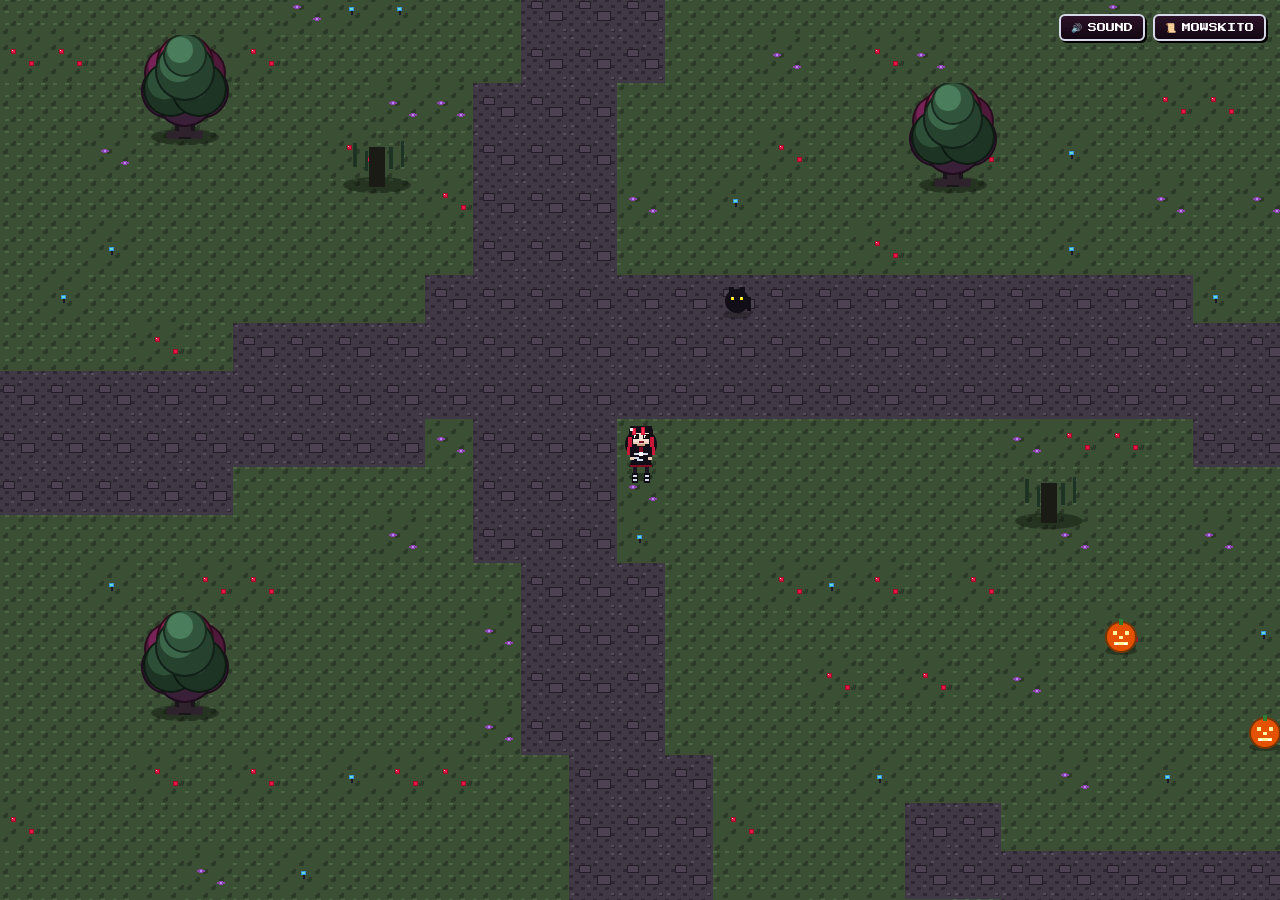
==== index.html @ 9ae2178f "Update index.html" ====
<!DOCTYPE html>
<html lang="en">
<head>
  <meta charset="UTF-8">
  <meta name="viewport" content="width=device-width, initial-scale=1.0, maximum-scale=1.0, user-scalable=no">
  <title>moskito's spooky adventure</title>
  
  <!-- Retro Pixel & Cartoon Fonts -->
  <link rel="preconnect" href="https://fonts.googleapis.com">
  <link rel="preconnect" href="https://fonts.gstatic.com" crossorigin>
  <link href="https://fonts.googleapis.com/css2?family=Caveat:wght@700&family=Press+Start+2P&family=VT323&display=swap" rel="stylesheet">
  
  <link rel="stylesheet" href="css/style.css">
</head>
<body>
  <!-- Full Viewport Game Canvas -->
  <canvas id="gameCanvas"></canvas>

  <!-- Proximity Floating Interaction Bubble -->
  <div id="proximityPrompt" class="proximity-prompt hidden">
    <span class="key-badge">SPACE</span>
    <span class="prompt-text">Examine</span>
  </div>

  <!-- Retro Gothic JRPG Dialog Window -->
  <div id="dialogOverlay" class="dialog-overlay hidden">
    <div class="jrpg-window dialog-box">
      <!-- Nameplate -->
      <div class="jrpg-nameplate">
        <span class="speaker-icon">🦇</span>
        <span id="dialogSpeaker" class="speaker-name">chest for mowskito</span>
      </div>

      <!-- Dialogue Content with Typewriter Effect -->
      <div class="dialog-content">
        <p id="dialogText" class="dialog-text"></p>
      </div>

      <!-- Password Input Form -->
      <div id="passwordSection" class="password-section hidden">
        <div class="input-wrapper">
          <span class="input-prompt">whut is the pawsword:</span>
          <input 
            type="password" 
            id="passwordInput" 
            class="jrpg-input" 
            maxlength="32" 
            autocomplete="off" 
            spellcheck="false"
            placeholder="enter pawsword..."
          >
          <button id="togglePasswordVisibility" class="btn-toggle-eye" title="Toggle Visibility">👁️</button>
        </div>
        <div id="passwordError" class="password-error hidden">❌ The lock clicks shut. Wrong pawsword!</div>
      </div>

      <!-- Dialogue Action Buttons -->
      <div id="dialogActions" class="dialog-actions">
        <button id="btnDialogSubmit" class="jrpg-btn primary">
          <span class="cursor-pointer">▶</span> <span id="btnSubmitText">Unlock</span>
        </button>
        <button id="btnDialogCancel" class="jrpg-btn secondary">
          <span class="cursor-pointer">▶</span> Cancel
        </button>
      </div>

      <!-- Bouncing dialogue arrow indicator -->
      <div id="dialogNextIndicator" class="dialog-next-arrow hidden">▼</div>
    </div>
  </div>

  <!-- Secret Reward Modal with Purrever Question -->
  <div id="rewardModal" class="reward-modal hidden">
    <div class="jrpg-window reward-box">
      <div class="reward-sparkles-header">🦇 🕯️ 🩸 SECRET UNLOCKED 🩸 🕯️ 🦇</div>
      <div class="reward-icon-container">
        <div class="treasure-glow"></div>
        <div class="treasure-icon-large">🗝️</div>
      </div>
      <h2 id="rewardTitle" class="reward-title">A Message For Mowskito</h2>
      <div id="rewardContent" class="reward-content">
        <!-- Decrypted secret payload appears here -->
      </div>
      
      <!-- Purrever Question & 2 Choices -->
      <div class="purrever-section">
        <div class="purrever-question">do u wanna stay together purrever</div>
        <div class="purrever-actions">
          <button id="btnYes1" class="jrpg-btn primary yes-btn">
            <span class="cursor-pointer">▶</span> yes
          </button>
          <button id="btnYes2" class="jrpg-btn primary yes-btn">
            <span class="cursor-pointer">▶</span> yes
          </button>
        </div>
      </div>
    </div>
  </div>

  <!-- Fullscreen Purrever Cat Screen -->
  <div id="purreverOverlay" class="purrever-overlay hidden">
    <div class="purrever-backdrop"></div>
    <img id="purreverImg" src="purrever.png" alt="purrever thumbs up" class="purrever-image">
    <div class="purrever-hint">🐾 (Click anywhere to continue) 🐾</div>
  </div>

  <!-- Goofy Cartoon "Partners in Crime" Contract Modal -->
  <div id="contractModal" class="contract-modal hidden">
    <div class="contract-box">
      <div class="contract-wax-seal">🐾 SEALED</div>
      <div class="contract-header">
        <span class="contract-stars">★ ★ ★</span>
        <h1 class="contract-title">OFFICIAL PARTNERS IN CRIME CONTRACT</h1>
        <span class="contract-stars">★ ★ ★</span>
      </div>
      <p class="contract-subtitle">Legally & Emotionally Binding in All Realms & Timezones</p>

      <div class="contract-body">
        <div class="contract-clause">
          <span class="clause-num">Article I:</span> The undersigned hereby officially agree to stay together <strong>purrever</strong>, no refunds.
        </div>
        <div class="contract-clause">
          <span class="clause-num">Article II:</span> In the event that one party is addressed as <em>"bitchass"</em>, the mandatory reciprocal response is officially codified as: <strong>"shut the fuck up"</strong>.
        </div>
        <div class="contract-clause">
          <span class="clause-num">Article III:</span> ok bye.
        </div>
      </div>

      <div class="contract-signatures">
        <div class="sig-block">
          <div class="sig-line">mowskito (Hajar with H)</div>
          <div class="sig-label">Partner in Crime #1 🦇</div>
        </div>
        <div class="sig-stamp">
          <div class="stamp-circle">APPROVED<br>100%</div>
        </div>
        <div class="sig-block">
          <div class="sig-line">Karol with K</div>
          <div class="sig-label">Partner in Crime #2 🐾</div>
        </div>
      </div>

      <div class="contract-footer">
        <button id="btnCloseContract" class="contract-btn">
          ✨ Sealed Purrever & Ever ✨
        </button>
      </div>
    </div>
  </div>

  <!-- Top Right Minimal Retro Toolbar -->
  <div class="top-toolbar">
    <button id="btnAudioToggle" class="retro-tool-btn" title="Toggle Sound (M)">
      <span id="audioIcon">🔊</span>
      <span class="tool-label">SOUND</span>
    </button>
    <button id="btnControlsHelp" class="retro-tool-btn" title="Mowskito's Guide (H)">
      <span>📜</span>
      <span class="tool-label">MOWSKITO</span>
    </button>
  </div>

  <!-- Mowskito's Guide & Controls Modal -->
  <div id="helpModal" class="help-modal hidden">
    <div class="jrpg-window help-box">
      <div class="jrpg-nameplate">
        <span class="speaker-icon">📜</span>
        <span class="speaker-name">MOWSKITO'S GUIDE</span>
      </div>
      <div class="help-content">
        <h3>⌨️ Controls for Mowskito</h3>
        <ul class="help-list">
          <li><strong>Move:</strong> <span class="key-tag">W</span><span class="key-tag">A</span><span class="key-tag">S</span><span class="key-tag">D</span> or <span class="key-tag">Arrow Keys</span></li>
          <li><strong>Dash / Sprint:</strong> Hold <span class="key-tag">Shift</span></li>
          <li><strong>Examine / Open:</strong> <span class="key-tag">Space</span> or <span class="key-tag">Enter</span> (or Click)</li>
          <li><strong>Mute Sound:</strong> <span class="key-tag">M</span></li>
        </ul>
        <p class="help-hint">
          🦇 <em>Tip for Mowskito:</em> The chest is heavily camouflaged among the dark trees, headstones in the graveyard, and spooky ruins! Search closely.
        </p>
      </div>
      <div class="dialog-actions">
        <button id="btnCloseHelp" class="jrpg-btn primary">
          <span class="cursor-pointer">▶</span> Got it!
        </button>
      </div>
    </div>
  </div>

  <!-- Mobile Virtual D-Pad & Action Button -->
  <div id="mobileControls" class="mobile-controls hidden">
    <div class="dpad-container">
      <button id="dpadUp" class="dpad-btn up">▲</button>
      <div class="dpad-middle">
        <button id="dpadLeft" class="dpad-btn left">◀</button>
        <div class="dpad-center"></div>
        <button id="dpadRight" class="dpad-btn right">▶</button>
      </div>
      <button id="dpadDown" class="dpad-btn down">▼</button>
    </div>
    <div class="mobile-action-container">
      <button id="mobileActionBtn" class="mobile-action-btn">
        <span>ACTION</span>
        <small>[SPACE]</small>
      </button>
    </div>
  </div>

  <!-- Scripts -->
  <script src="js/config.js"></script>
  <script src="js/audio.js"></script>
  <script src="js/sprites.js"></script>
  <script src="js/engine/camera.js"></script>
  <script src="js/engine/input.js"></script>
  <script src="js/engine/map.js"></script>
  <script src="js/entities/chest.js"></script>
  <script src="js/entities/player.js"></script>
  <script src="js/ui/dialog.js"></script>
  <script src="js/game.js"></script>
</body>
</html>
---- css/style.css ----
/* ==========================================================================
   Gothic Emo JRPG Stylesheet - Mowskito's Realm
   ========================================================================== */

:root {
  --goth-bg-top: #1f1430;
  --goth-bg-bottom: #0d0817;
  --goth-border-silver: #d4d8e8;
  --goth-border-shadow: #08040d;
  --goth-crimson: #c91838;
  --goth-crimson-light: #ff3b5c;
  --goth-purple: #9b4de0;
  --goth-gold: #e5b94c;
  --goth-text: #f0edf7;
  --font-pixel: 'Press Start 2P', 'Courier New', monospace;
  --font-vt: 'VT323', monospace;
  --font-hand: 'Caveat', cursive, sans-serif;
}

* {
  box-sizing: border-box;
  margin: 0;
  padding: 0;
  user-select: none;
  -webkit-user-select: none;
}

html, body {
  width: 100vw;
  height: 100vh;
  overflow: hidden;
  background-color: #1a221b;
  font-family: var(--font-pixel);
  color: var(--goth-text);
  image-rendering: pixelated;
  image-rendering: -moz-crisp-edges;
  image-rendering: crisp-edges;
  -webkit-font-smoothing: none;
}

/* Full Viewport Canvas */
#gameCanvas {
  position: absolute;
  top: 0;
  left: 0;
  width: 100vw;
  height: 100vh;
  display: block;
  z-index: 1;
  image-rendering: pixelated;
  image-rendering: crisp-edges;
}

/* Gothic JRPG Window Frame */
.jrpg-window {
  background: linear-gradient(180deg, var(--goth-bg-top) 0%, var(--goth-bg-bottom) 100%);
  border: 4px solid var(--goth-border-silver);
  border-radius: 6px;
  box-shadow: 
    0 0 0 2px var(--goth-border-shadow),
    inset 0 0 0 2px rgba(255, 255, 255, 0.25),
    0 10px 30px rgba(0, 0, 0, 0.9);
  position: relative;
  padding: 18px 22px;
  color: #f0edf7;
  text-shadow: 2px 2px 0px #000000;
}

/* Crimson Corner Accents */
.jrpg-window::before,
.jrpg-window::after {
  content: '';
  position: absolute;
  width: 8px;
  height: 8px;
  background: var(--goth-crimson);
  box-shadow: 0 0 6px var(--goth-crimson-light);
  pointer-events: none;
}
.jrpg-window::before { top: -2px; left: -2px; border-radius: 2px; }
.jrpg-window::after { bottom: -2px; right: -2px; border-radius: 2px; }

/* Speaker Nameplate */
.jrpg-nameplate {
  position: absolute;
  top: -18px;
  left: 18px;
  background: linear-gradient(180deg, #3d1428 0%, #170712 100%);
  border: 2px solid var(--goth-crimson);
  border-radius: 4px;
  padding: 4px 12px;
  font-size: 11px;
  color: #ff94a8;
  display: flex;
  align-items: center;
  gap: 6px;
  box-shadow: 0 3px 8px rgba(0, 0, 0, 0.8);
  letter-spacing: 1px;
}

/* Floating Proximity Prompt Bubble */
.proximity-prompt {
  position: absolute;
  z-index: 50;
  transform: translate(-50%, -100%);
  background: rgba(23, 13, 36, 0.95);
  border: 2px solid var(--goth-crimson);
  border-radius: 6px;
  padding: 6px 12px;
  font-size: 10px;
  display: flex;
  align-items: center;
  gap: 8px;
  box-shadow: 0 4px 14px rgba(0, 0, 0, 0.85);
  pointer-events: none;
  animation: promptBob 1.2s infinite ease-in-out;
  transition: opacity 0.2s ease;
}

.proximity-prompt::after {
  content: '';
  position: absolute;
  bottom: -6px;
  left: 50%;
  transform: translateX(-50%);
  border-width: 6px 6px 0;
  border-style: solid;
  border-color: var(--goth-crimson) transparent transparent;
}

.key-badge {
  background: var(--goth-crimson);
  color: #ffffff;
  font-weight: bold;
  padding: 2px 6px;
  border-radius: 3px;
  font-size: 9px;
  box-shadow: 1px 1px 0px #000;
}

@keyframes promptBob {
  0%, 100% { transform: translate(-50%, -100%) translateY(0); }
  50% { transform: translate(-50%, -100%) translateY(-6px); }
}

/* Dialog Overlay & Box */
.dialog-overlay {
  position: absolute;
  top: 0;
  left: 0;
  width: 100vw;
  height: 100vh;
  z-index: 100;
  display: flex;
  justify-content: center;
  align-items: flex-end;
  padding-bottom: 30px;
  background: rgba(0, 0, 0, 0.45);
  backdrop-filter: blur(1px);
}

.dialog-box {
  width: 90%;
  max-width: 760px;
  min-height: 160px;
  display: flex;
  flex-direction: column;
  justify-content: space-between;
}

.dialog-content {
  margin-top: 8px;
  margin-bottom: 12px;
  min-height: 52px;
}

.dialog-text {
  font-size: 13px;
  line-height: 1.7;
  letter-spacing: 0.5px;
  color: #f0edf7;
}

.dialog-next-arrow {
  position: absolute;
  bottom: 10px;
  right: 18px;
  color: var(--goth-crimson-light);
  font-size: 14px;
  animation: arrowBounce 0.7s infinite alternate ease-in-out;
}

@keyframes arrowBounce {
  from { transform: translateY(0); }
  to { transform: translateY(5px); }
}

/* Password Input Field */
.password-section {
  margin: 12px 0 16px 0;
  display: flex;
  flex-direction: column;
  gap: 8px;
}

.input-wrapper {
  display: flex;
  align-items: center;
  background: rgba(10, 5, 18, 0.85);
  border: 2px solid #5a3048;
  border-radius: 4px;
  padding: 6px 12px;
  gap: 10px;
}

.input-wrapper:focus-within {
  border-color: var(--goth-crimson-light);
  box-shadow: 0 0 10px rgba(255, 59, 92, 0.5);
}

.input-prompt {
  font-size: 11px;
  color: #ff859d;
  white-space: nowrap;
}

.jrpg-input {
  flex: 1;
  background: transparent;
  border: none;
  outline: none;
  font-family: var(--font-pixel);
  font-size: 12px;
  color: #ffffff;
  padding: 4px 0;
  text-shadow: 1px 1px 0px #000;
}

.jrpg-input::placeholder {
  color: rgba(255, 255, 255, 0.35);
  font-size: 11px;
}

.btn-toggle-eye {
  background: transparent;
  border: none;
  font-size: 14px;
  cursor: pointer;
  opacity: 0.8;
  transition: opacity 0.2s;
}
.btn-toggle-eye:hover { opacity: 1; }

.password-error {
  font-size: 10px;
  color: #ff5277;
  margin-top: 4px;
  animation: shake 0.4s ease-in-out;
}

/* Buttons */
.dialog-actions {
  display: flex;
  justify-content: flex-end;
  gap: 16px;
  margin-top: 8px;
}

.jrpg-btn {
  background: linear-gradient(180deg, #3d1428 0%, #170712 100%);
  border: 2px solid var(--goth-border-silver);
  border-radius: 4px;
  padding: 8px 16px;
  font-family: var(--font-pixel);
  font-size: 11px;
  color: #ffffff;
  cursor: pointer;
  display: flex;
  align-items: center;
  gap: 6px;
  text-shadow: 1px 1px 0px #000;
  box-shadow: 2px 2px 0px #000000;
  transition: all 0.1s ease;
}

.jrpg-btn:hover {
  background: linear-gradient(180deg, #611e3f 0%, #2b0c1f 100%);
  border-color: var(--goth-crimson-light);
  color: #ffd6df;
  transform: translate(-1px, -1px);
  box-shadow: 3px 3px 0px #000000;
}

.jrpg-btn:active {
  transform: translate(1px, 1px);
  box-shadow: 1px 1px 0px #000000;
}

.cursor-pointer {
  color: var(--goth-crimson-light);
  font-size: 9px;
  opacity: 0;
  transition: opacity 0.1s;
}

.jrpg-btn:hover .cursor-pointer {
  opacity: 1;
  animation: cursorNudge 0.5s infinite alternate;
}

@keyframes cursorNudge {
  from { transform: translateX(0); }
  to { transform: translateX(3px); }
}

/* Reward Modal */
.reward-modal {
  position: absolute;
  top: 0;
  left: 0;
  width: 100vw;
  height: 100vh;
  z-index: 120;
  display: flex;
  justify-content: center;
  align-items: center;
  background: rgba(0, 0, 0, 0.75);
  backdrop-filter: blur(2px);
}

.reward-box {
  width: 90%;
  max-width: 600px;
  text-align: center;
  padding: 28px 24px;
  animation: modalPop 0.3s cubic-bezier(0.175, 0.885, 0.32, 1.275);
}

@keyframes modalPop {
  from { transform: scale(0.7); opacity: 0; }
  to { transform: scale(1); opacity: 1; }
}

.reward-sparkles-header {
  font-size: 11px;
  color: var(--goth-crimson-light);
  letter-spacing: 2px;
  margin-bottom: 14px;
  animation: pulseCrimson 1.5s infinite;
}

@keyframes pulseCrimson {
  0%, 100% { color: #ff3b5c; text-shadow: 0 0 8px #c91838; }
  50% { color: #ffffff; text-shadow: 0 0 16px #ff3b5c; }
}

.reward-icon-container {
  position: relative;
  width: 80px;
  height: 80px;
  margin: 0 auto 14px auto;
  display: flex;
  align-items: center;
  justify-content: center;
}

.treasure-glow {
  position: absolute;
  width: 80px;
  height: 80px;
  background: radial-gradient(circle, rgba(201, 24, 56, 0.8) 0%, rgba(100, 10, 30, 0) 70%);
  border-radius: 50%;
  animation: spinGlow 4s linear infinite;
}

@keyframes spinGlow {
  from { transform: rotate(0deg) scale(1); }
  50% { transform: rotate(180deg) scale(1.15); }
  to { transform: rotate(360deg) scale(1); }
}

.treasure-icon-large {
  font-size: 40px;
  z-index: 2;
  animation: floatTreasure 2s ease-in-out infinite;
}

@keyframes floatTreasure {
  0%, 100% { transform: translateY(0); }
  50% { transform: translateY(-8px); }
}

.reward-title {
  font-size: 15px;
  color: #ff99ae;
  margin-bottom: 16px;
  text-shadow: 2px 2px 0px #000;
}

.reward-content {
  font-family: var(--font-vt);
  font-size: 26px;
  line-height: 1.4;
  color: #ffffff;
  background: rgba(10, 5, 18, 0.85);
  border: 2px solid #5a3048;
  border-radius: 6px;
  padding: 16px;
  margin-bottom: 18px;
  word-break: break-word;
  user-select: text;
  -webkit-user-select: text;
}

/* Purrever Question & Choices */
.purrever-section {
  border-top: 2px dashed #61223f;
  padding-top: 16px;
  margin-top: 12px;
}

.purrever-question {
  font-family: var(--font-pixel);
  font-size: 12px;
  line-height: 1.6;
  color: #ff859d;
  margin-bottom: 16px;
  text-align: center;
  text-shadow: 2px 2px 0px #000;
  animation: pulsePink 2s infinite ease-in-out;
}

@keyframes pulsePink {
  0%, 100% { color: #ff859d; }
  50% { color: #ffc2cf; }
}

.purrever-actions {
  display: flex;
  justify-content: center;
  gap: 24px;
}

.yes-btn {
  padding: 10px 24px;
  font-size: 12px;
  min-width: 100px;
  justify-content: center;
}

/* Fullscreen Purrever Dark Overlay */
.purrever-overlay {
  position: fixed;
  top: 0;
  left: 0;
  width: 100vw;
  height: 100vh;
  z-index: 9999;
  background-color: #000000;
  display: flex;
  flex-direction: column;
  align-items: center;
  justify-content: center;
  cursor: pointer;
  animation: fadeToDark 0.7s ease forwards;
}

@keyframes fadeToDark {
  from { opacity: 0; }
  to { opacity: 1; }
}

.purrever-image {
  max-width: 90vw;
  max-height: 85vh;
  object-fit: contain;
  background-color: #000000;
  image-rendering: auto;
  border-radius: 8px;
  box-shadow: 0 0 35px rgba(255, 255, 255, 0.15);
  animation: zoomCat 0.5s cubic-bezier(0.175, 0.885, 0.32, 1.275);
}

@keyframes zoomCat {
  from { transform: scale(0.85); opacity: 0; }
  to { transform: scale(1); opacity: 1; }
}

.purrever-hint {
  margin-top: 14px;
  font-family: var(--font-pixel);
  font-size: 11px;
  color: #ff99ae;
  letter-spacing: 1px;
  text-shadow: 0 0 8px #ff3b5c;
  animation: pulsePink 1.5s infinite;
}

/* ==========================================================================
   Goofy Cartoon "Partners in Crime" Contract Modal
   ========================================================================== */
.contract-modal {
  position: fixed;
  top: 0;
  left: 0;
  width: 100vw;
  height: 100vh;
  z-index: 10000;
  display: flex;
  justify-content: center;
  align-items: center;
  background: rgba(0, 0, 0, 0.85);
  backdrop-filter: blur(4px);
  padding: 16px;
  animation: modalPop 0.4s cubic-bezier(0.175, 0.885, 0.32, 1.275);
}

.contract-box {
  background: #fdf5e2;
  background-image: radial-gradient(#eddcb9 15%, transparent 16%);
  background-size: 16px 16px;
  border: 6px solid #824d26;
  border-radius: 12px;
  box-shadow: 
    0 0 0 4px #4a2810,
    0 15px 40px rgba(0, 0, 0, 0.95),
    inset 0 0 25px rgba(168, 114, 52, 0.3);
  position: relative;
  width: 95%;
  max-width: 650px;
  padding: 30px 24px 22px 24px;
  color: #2b180a;
  text-align: center;
}

/* Wax Seal on top corner */
.contract-wax-seal {
  position: absolute;
  top: -20px;
  right: 18px;
  background: radial-gradient(circle, #e62242 0%, #8f0d23 100%);
  border: 3px solid #ff7b92;
  border-radius: 50%;
  width: 65px;
  height: 65px;
  display: flex;
  align-items: center;
  justify-content: center;
  color: #ffffff;
  font-family: var(--font-pixel);
  font-size: 8px;
  font-weight: bold;
  box-shadow: 0 4px 10px rgba(0,0,0,0.6);
  transform: rotate(12deg);
  text-shadow: 1px 1px 0 #000;
}

.contract-header {
  display: flex;
  align-items: center;
  justify-content: center;
  gap: 8px;
  margin-bottom: 4px;
}

.contract-stars {
  color: #d48b26;
  font-size: 12px;
}

.contract-title {
  font-family: var(--font-pixel);
  font-size: 13px;
  color: #5c2c09;
  letter-spacing: 0.5px;
  line-height: 1.4;
}

.contract-subtitle {
  font-family: var(--font-hand);
  font-size: 20px;
  color: #8c4711;
  margin-bottom: 16px;
  font-weight: bold;
}

.contract-body {
  background: rgba(255, 255, 255, 0.65);
  border: 2px dashed #ab7341;
  border-radius: 8px;
  padding: 16px 14px;
  margin-bottom: 18px;
  text-align: left;
  display: flex;
  flex-direction: column;
  gap: 12px;
}

.contract-clause {
  font-family: var(--font-pixel);
  font-size: 9px;
  line-height: 1.7;
  color: #2b180a;
}

.clause-num {
  color: #c91838;
  font-weight: bold;
}

.contract-clause strong {
  color: #8f0d23;
}

/* Signatures */
.contract-signatures {
  display: flex;
  justify-content: space-around;
  align-items: flex-end;
  margin-bottom: 20px;
  padding: 0 8px;
}

.sig-block {
  display: flex;
  flex-direction: column;
  align-items: center;
  width: 42%;
}

.sig-line {
  font-family: var(--font-hand);
  font-size: 24px;
  color: #1a2254;
  border-bottom: 2px solid #3d2412;
  width: 100%;
  padding-bottom: 2px;
  font-weight: bold;
  transform: rotate(-2deg);
}

.sig-label {
  font-family: var(--font-pixel);
  font-size: 8px;
  color: #6b3e1c;
  margin-top: 6px;
}

.sig-stamp {
  width: 60px;
  display: flex;
  justify-content: center;
}

.stamp-circle {
  border: 3px dashed #c91838;
  border-radius: 50%;
  width: 52px;
  height: 52px;
  display: flex;
  align-items: center;
  justify-content: center;
  color: #c91838;
  font-family: var(--font-pixel);
  font-size: 7px;
  font-weight: bold;
  transform: rotate(-15deg);
  opacity: 0.85;
}

.contract-btn {
  background: linear-gradient(180deg, #c91838 0%, #7d0b1f 100%);
  border: 3px solid #ffd23f;
  border-radius: 6px;
  padding: 10px 20px;
  font-family: var(--font-pixel);
  font-size: 11px;
  color: #ffffff;
  cursor: pointer;
  box-shadow: 0 4px 10px rgba(0, 0, 0, 0.4), 2px 2px 0 #000;
  transition: all 0.1s ease;
  text-shadow: 1px 1px 0 #000;
}

.contract-btn:hover {
  background: linear-gradient(180deg, #e8274b 0%, #9e102b 100%);
  transform: scale(1.04);
  box-shadow: 0 6px 14px rgba(0, 0, 0, 0.5), 3px 3px 0 #000;
}

.contract-btn:active {
  transform: scale(0.96);
}

/* Top Right Toolbar & Help Modal */
.top-toolbar {
  position: absolute;
  top: 14px;
  right: 14px;
  z-index: 80;
  display: flex;
  gap: 8px;
}

.retro-tool-btn {
  background: linear-gradient(180deg, #2b1228 0%, #120612 100%);
  border: 2px solid var(--goth-border-silver);
  border-radius: 6px;
  color: #ffffff;
  padding: 6px 10px;
  font-family: var(--font-pixel);
  font-size: 9px;
  cursor: pointer;
  display: flex;
  align-items: center;
  gap: 6px;
  box-shadow: 2px 2px 0px #000;
  transition: all 0.1s;
}

.retro-tool-btn:hover {
  border-color: var(--goth-crimson-light);
  color: #ffc2cf;
  transform: translateY(-1px);
}

.help-modal {
  position: absolute;
  top: 0;
  left: 0;
  width: 100vw;
  height: 100vh;
  z-index: 110;
  display: flex;
  justify-content: center;
  align-items: center;
  background: rgba(0, 0, 0, 0.7);
  backdrop-filter: blur(2px);
}

.help-box {
  width: 90%;
  max-width: 560px;
  padding: 24px;
}

.help-content {
  font-size: 11px;
  line-height: 1.7;
  margin: 12px 0 16px 0;
}

.help-content h3 {
  color: #ff859d;
  font-size: 12px;
  margin: 8px 0 8px 0;
}

.help-list {
  list-style: none;
  padding-left: 4px;
}

.help-list li {
  margin-bottom: 6px;
}

.key-tag {
  background: #3d1428;
  border: 1px solid #7a2c53;
  border-radius: 3px;
  padding: 2px 6px;
  font-size: 9px;
  margin: 0 2px;
}

.help-hint {
  background: rgba(10, 5, 18, 0.6);
  border-left: 3px solid var(--goth-crimson-light);
  padding: 8px 10px;
  margin-top: 10px;
  font-size: 10px;
  color: #ffccd7;
}

/* Mobile Controls */
.mobile-controls {
  position: absolute;
  bottom: 20px;
  left: 0;
  width: 100vw;
  padding: 0 24px;
  display: flex;
  justify-content: space-between;
  align-items: flex-end;
  z-index: 60;
  pointer-events: none;
}

.dpad-container, .mobile-action-container {
  pointer-events: auto;
}

.dpad-container {
  display: flex;
  flex-direction: column;
  align-items: center;
  gap: 4px;
}

.dpad-middle {
  display: flex;
  align-items: center;
  gap: 4px;
}

.dpad-center {
  width: 44px;
  height: 44px;
  background: rgba(23, 13, 36, 0.75);
  border-radius: 4px;
}

.dpad-btn {
  width: 44px;
  height: 44px;
  background: linear-gradient(180deg, #3d1428 0%, #170712 100%);
  border: 2px solid var(--goth-border-silver);
  border-radius: 6px;
  color: #ffffff;
  font-size: 16px;
  display: flex;
  align-items: center;
  justify-content: center;
  box-shadow: 2px 2px 0px #000;
  touch-action: manipulation;
}

.dpad-btn:active {
  background: var(--goth-crimson);
  color: #fff;
}

.mobile-action-btn {
  width: 80px;
  height: 80px;
  background: linear-gradient(180deg, #c91838 0%, #5e0b1a 100%);
  border: 3px solid #ffffff;
  border-radius: 50%;
  color: #ffffff;
  font-family: var(--font-pixel);
  font-size: 10px;
  display: flex;
  flex-direction: column;
  align-items: center;
  justify-content: center;
  gap: 4px;
  box-shadow: 0 6px 12px rgba(0, 0, 0, 0.8), 2px 2px 0px #000;
  touch-action: manipulation;
}

.mobile-action-btn small {
  font-size: 8px;
  opacity: 0.8;
}

.mobile-action-btn:active {
  transform: scale(0.92);
  background: #ff3b5c;
}

.hidden {
  display: none !important;
}

@keyframes shake {
  0%, 100% { transform: translateX(0); }
  20%, 60% { transform: translateX(-8px); }
  40%, 80% { transform: translateX(8px); }
}

.shake-element {
  animation: shake 0.4s ease-in-out;
}

@media (max-width: 600px) {
  .dialog-box {
    width: 95%;
    padding: 12px 14px;
  }
  .dialog-text {
    font-size: 11px;
  }
  .jrpg-btn {
    padding: 6px 12px;
    font-size: 10px;
  }
  .contract-title {
    font-size: 10px;
  }
  .contract-subtitle {
    font-size: 16px;
  }
  .contract-clause {
    font-size: 8px;
  }
  .sig-line {
    font-size: 18px;
  }
  .top-toolbar .tool-label {
    display: none;
  }
}
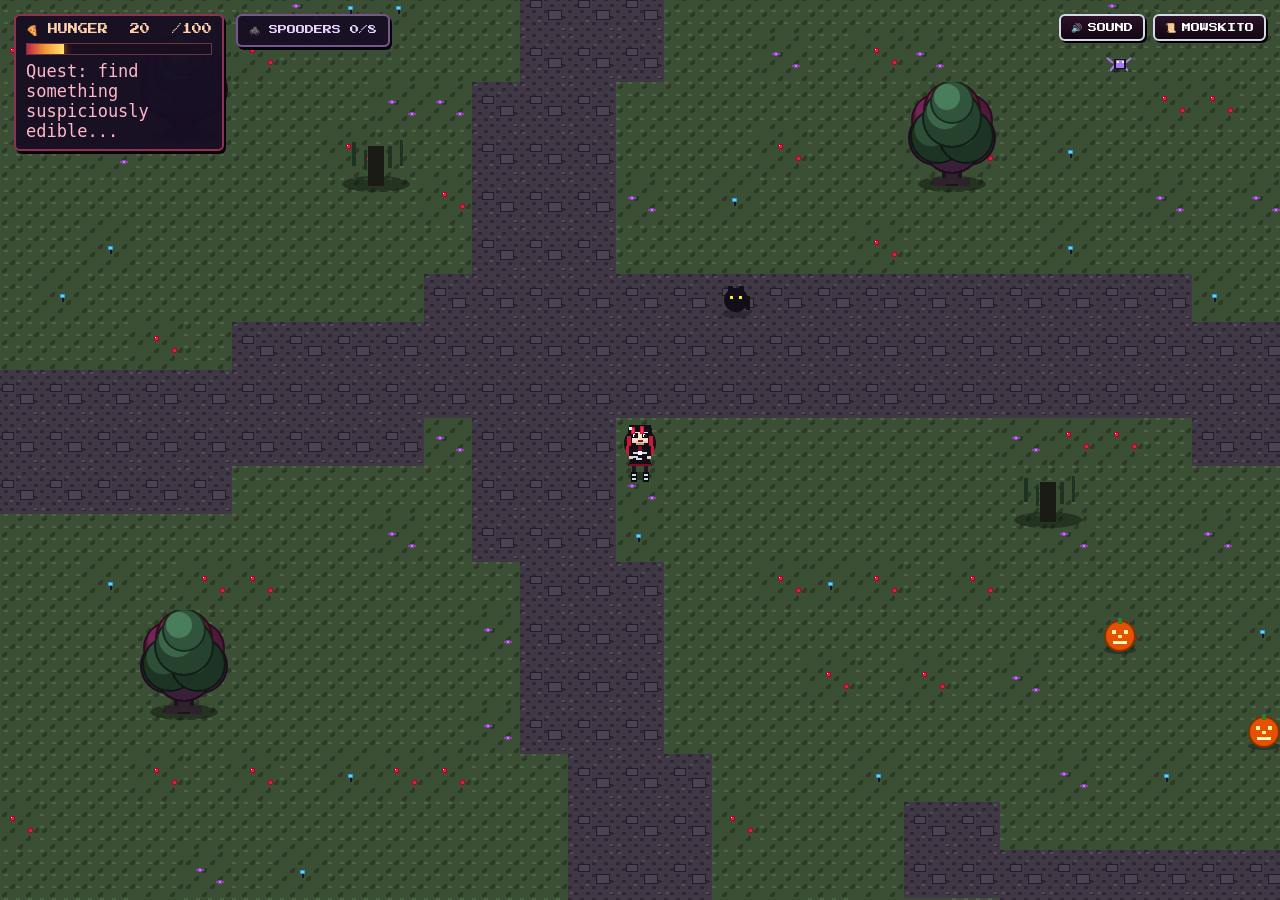
==== commit fedcf52d: "Add hunger quest, minigames, encounters, collectibles, and graveyard skeleton" ====
--- a/index.html
+++ b/index.html
@@ -22,6 +22,24 @@
     <span class="prompt-text">Examine</span>
   </div>
 
+  <!-- First quest: a deliberately urgent little hunger meter -->
+  <div id="hungerHud" class="hunger-hud" aria-label="Hunger meter">
+    <div class="hunger-label">🍕 HUNGER <span id="hungerValue">20</span>/100</div>
+    <div class="hunger-track"><div id="hungerFill" class="hunger-fill" style="width: 20%"></div></div>
+    <div id="hungerQuest" class="hunger-quest">Quest: find something suspiciously edible...</div>
+  </div>
+  <div id="spiderHud" class="spider-hud" aria-label="Spider collection counter">🕷️ SPOODERS <span id="spiderCount">0</span>/8</div>
+
+  <div id="deathOverlay" class="death-overlay hidden">
+    <div class="death-card">
+      <div class="death-skull">☠️</div>
+      <div class="death-rip">RIP</div>
+      <p>You became too hungry to be dramatic.</p>
+      <div class="death-pizza">🍕</div>
+      <small>click anywhere to respawn with your dignity mostly intact</small>
+    </div>
+  </div>
+
   <!-- Retro Gothic JRPG Dialog Window -->
   <div id="dialogOverlay" class="dialog-overlay hidden">
     <div class="jrpg-window dialog-box">
@@ -175,6 +193,7 @@
           <li><strong>Dash / Sprint:</strong> Hold <span class="key-tag">Shift</span></li>
           <li><strong>Examine / Open:</strong> <span class="key-tag">Space</span> or <span class="key-tag">Enter</span> (or Click)</li>
           <li><strong>Mute Sound:</strong> <span class="key-tag">M</span></li>
+          <li><strong>Wild encounters:</strong> Keep walking — type faster than the monster!</li>
         </ul>
         <p class="help-hint">
           🦇 <em>Tip for Mowskito:</em> The chest is heavily camouflaged among the dark trees, headstones in the graveyard, and spooky ruins! Search closely.
@@ -215,8 +234,14 @@
   <script src="js/engine/input.js"></script>
   <script src="js/engine/map.js"></script>
   <script src="js/entities/chest.js"></script>
+  <script src="js/entities/pizza-chef.js"></script>
+  <script src="js/entities/spider.js"></script>
+  <script src="js/entities/graveyard-goof.js"></script>
   <script src="js/entities/player.js"></script>
   <script src="js/ui/dialog.js"></script>
+  <script src="js/ui/lockpick.js"></script>
+  <script src="js/ui/pizza-game.js"></script>
+  <script src="js/ui/typing-battle.js"></script>
   <script src="js/game.js"></script>
 </body>
 </html>
--- a/css/style.css
+++ b/css/style.css
@@ -116,6 +116,55 @@
   animation: promptBob 1.2s infinite ease-in-out;
   transition: opacity 0.2s ease;
 }
+
+/* Hunger quest HUD */
+.hunger-hud {
+  position: absolute; top: 14px; left: 14px; z-index: 80; width: 210px;
+  background: rgba(23, 13, 36, .94); border: 2px solid #8f3150; border-radius: 6px;
+  padding: 8px 10px; box-shadow: 2px 3px 0 #09040b; color: #fff; font-family: var(--font-pixel);
+}
+.hunger-label { font-size: 10px; color: #ffd1aa; display: flex; justify-content: space-between; }
+.hunger-track { height: 12px; margin: 7px 0 6px; background: #190e1d; border: 1px solid #6b3445; overflow: hidden; }
+.hunger-fill { height: 100%; background: linear-gradient(90deg, #bd2543, #f39a39, #ffe373); transition: width .45s ease; box-shadow: 0 0 8px #ef7d36; }
+.hunger-quest { font-family: var(--font-vt); font-size: 17px; color: #ffb6c6; }
+.spider-hud { position: absolute; top: 14px; left: 236px; z-index: 80; padding: 9px 11px; background: rgba(23,13,36,.94); border: 2px solid #78558d; border-radius: 6px; box-shadow: 2px 3px 0 #09040b; color: #e9d4ff; font-family: var(--font-pixel); font-size: 9px; }
+.spider-achievement { position: fixed; z-index: 160; top: 26px; left: 50%; transform: translateX(-50%); width: min(92vw, 620px); padding: 16px; text-align: center; background: linear-gradient(135deg,#251234,#51245b); border: 3px solid #f4da7c; box-shadow: 0 0 0 4px #210d2b, 0 8px 22px #000; color: #ffe98a; font-family: var(--font-pixel); font-size: 10px; line-height: 1.8; animation: achievementDrop .5s cubic-bezier(.18,.89,.32,1.28); }.spider-achievement strong { color: #fff; font-size: 11px; } @keyframes achievementDrop { from { transform: translate(-50%,-100px) scale(.5); opacity: 0; } to { transform: translate(-50%,0) scale(1); opacity: 1; } }
+.death-overlay { position: fixed; inset: 0; z-index: 200; display: flex; align-items: center; justify-content: center; background: radial-gradient(circle, rgba(78,29,61,.92), rgba(0,0,0,.98)); cursor: pointer; }.death-card { width: min(90vw, 480px); padding: 26px; text-align: center; color: #fff; border: 5px solid #a6a0b5; background: linear-gradient(145deg,#2b2634,#100d17); box-shadow: 0 0 0 6px #19141e, 0 15px 40px #000; animation: ripAppear .5s cubic-bezier(.18,.89,.32,1.28); }.death-skull { font-size: 66px; }.death-rip { font-family: var(--font-pixel); font-size: clamp(40px,12vw,72px); color: #dedbe7; text-shadow: 4px 4px #6a304d; margin: 2px 0 15px; }.death-card p { font-family: var(--font-vt); font-size: 28px; color: #ffcbdd; }.death-pizza { font-size: 45px; margin: 12px; filter: grayscale(1); }.death-card small { font-family: var(--font-pixel); font-size: 8px; line-height: 1.6; color: #ccc5dc; } @keyframes ripAppear { from { transform: scale(.45) rotate(-8deg); opacity: 0; } to { transform: scale(1) rotate(0); opacity: 1; } }
+
+/* Pizza cutlery minigame */
+.pizza-overlay { position: fixed; inset: 0; z-index: 130; display: flex; align-items: center; justify-content: center; background: rgba(7, 3, 10, .88); backdrop-filter: blur(3px); }
+.pizza-box { width: min(92vw, 570px); padding: 22px; text-align: center; }
+.pizza-title { color: #ffcc72; font-size: 13px; text-shadow: 2px 2px #3e1021; }
+.pizza-instruction { min-height: 42px; font-family: var(--font-vt); font-size: 22px; color: #fff0dc; line-height: 1.15; }
+.pizza-tools { display: flex; justify-content: center; gap: 12px; margin: 8px 0 14px; }
+.pizza-timer { display: inline-block; margin: 10px 0 0; padding: 7px 11px; color: #fff0b0; border: 2px solid #c75050; background: #2d1020; font-size: 11px; }
+.pizza-grid { width: min(75vw, 280px); aspect-ratio: 1; margin: 12px auto 6px; display: grid; grid-template-columns: repeat(3, 1fr); gap: 4px; padding: 8px; background: #873b20; border: 5px solid #502316; box-shadow: 0 5px 0 #160811; }
+.pizza-square { border: 2px solid #c76c25; background: linear-gradient(135deg, #f6c75f, #d77929); cursor: crosshair; font-size: 25px; transition: transform .08s, filter .08s; }.pizza-square:hover { transform: scale(1.05); filter: brightness(1.15); }.pizza-square.cut { background: repeating-linear-gradient(135deg,#f7d476 0 7px,#dc852e 7px 14px); border-color: #fff0bd; }.pizza-square.eaten { background: #33162a; border-color: #4c293f; cursor: default; opacity: .8; }
+.pizza-fail-overlay { position: fixed; inset: 0; z-index: 145; display: flex; align-items: center; justify-content: center; background: rgba(31,7,14,.93); cursor: pointer; }.pizza-fail-card { width: min(90vw, 520px); text-align: center; padding: 22px; border: 4px solid #fff1cf; background: #401426; box-shadow: 0 0 0 5px #c42b43, 0 12px 28px #000; animation: pizzaFacePop .3s ease-out; }.chef-face { font-size: 72px; }.pizza-splat { font-size: 115px; margin: -27px 0 -22px; animation: pizzaSplat .25s infinite alternate; }.pizza-fail-text { color: #ffe27c; font-size: 19px; line-height: 1.4; }.pizza-fail-card p { margin: 13px 0; color: #fff; font-family: var(--font-vt); font-size: 24px; }.pizza-fail-card button { margin: auto; } @keyframes pizzaFacePop { from { transform: scale(.4) rotate(-15deg); opacity:0; } to { transform: scale(1) rotate(0); opacity:1; } } @keyframes pizzaSplat { from { transform: rotate(-8deg) scale(.96); } to { transform: rotate(8deg) scale(1.08); } }
+.pizza-tool, .eat-piece { font-family: var(--font-pixel); font-size: 10px; color: #fff; cursor: pointer; border: 2px solid #b57a82; background: #2f1327; padding: 9px 12px; box-shadow: 2px 2px #080307; }
+.pizza-tool.selected { background: #9e2739; border-color: #ffdb83; transform: translateY(-2px); }
+.pizza-wheel { position: relative; margin: auto; width: 220px; height: 220px; border-radius: 50%; overflow: hidden; background: #d8832b; border: 7px solid #8b3f1e; box-shadow: inset 0 0 0 5px #f5c75e, 0 5px 0 #180c16; }
+.pizza-slice { position: absolute; left: 50%; top: 50%; width: 50%; height: 50%; transform-origin: 0 0; border: 1px solid rgba(75, 22, 15, .65); background: linear-gradient(140deg, transparent 46%, rgba(255,235,163,.18) 47%); cursor: crosshair; }
+.pizza-slice::after { content: '🍅'; font-size: 18px; position: absolute; left: 57px; top: 22px; transform: rotate(var(--rot)); }
+.pizza-slice.cut { background: rgba(70, 25, 25, .32); box-shadow: inset 2px 0 #fff0be; cursor: default; }
+.slice-0 { transform: rotate(0deg) skewY(-30deg); --rot: 0deg; }.slice-1 { transform: rotate(60deg) skewY(-30deg); --rot: -60deg; }.slice-2 { transform: rotate(120deg) skewY(-30deg); --rot: -120deg; }.slice-3 { transform: rotate(180deg) skewY(-30deg); --rot: -180deg; }.slice-4 { transform: rotate(240deg) skewY(-30deg); --rot: -240deg; }.slice-5 { transform: rotate(300deg) skewY(-30deg); --rot: -300deg; }
+.pizza-pieces { display: flex; justify-content: center; flex-wrap: wrap; gap: 7px; margin-top: 16px; min-height: 36px; }
+.eat-piece { font-size: 8px; background: #68401d; border-color: #ffd074; }.eat-piece.eaten { opacity: .45; text-decoration: line-through; }
+
+/* Wild typing encounter */
+.battle-overlay { position: fixed; inset: 0; z-index: 140; display: flex; align-items: center; justify-content: center; background: radial-gradient(circle, rgba(63,36,74,.88), rgba(5,2,8,.96)); }
+.battle-box { width: min(92vw, 620px); padding: 24px; text-align: center; }
+.battle-flash { color: #ffe981; font-size: 11px; animation: battlePulse .55s infinite alternate; }
+.battle-monster { height: 82px; font-size: 70px; line-height: 1; margin-top: 10px; filter: drop-shadow(4px 5px 0 #120812); animation: monsterWobble 1s infinite ease-in-out; }
+.battle-name { color: #fff; font-size: 15px; margin: 5px 0 12px; }
+.battle-rule { font-family: var(--font-vt); font-size: 21px; color: #f6b6d1; margin-bottom: 11px; }
+.battle-line { background: #120a18; border: 2px dashed #a15b91; padding: 12px; font-family: var(--font-vt); font-size: 27px; color: #fff6db; margin-bottom: 10px; }
+.battle-input { width: 100%; padding: 12px; border: 2px solid #e7d0e5; background: #08050d; color: #fff; font-family: var(--font-vt); font-size: 25px; outline: none; }.battle-input:focus { border-color: #ffdb74; box-shadow: 0 0 12px #b86a91; }
+.race-labels { display: flex; justify-content: space-between; margin: 13px 2px 4px; color: #ffb7d0; font-size: 8px; }.race-track { height: 18px; background: #130a18; border: 2px solid #72506e; position: relative; overflow: hidden; }.race-fill { position: absolute; height: 50%; left: 0; transition: width .06s linear; }.player-race { top: 0; background: #70d9a3; }.monster-race { bottom: 0; background: #d65d82; }.battle-status { min-height: 24px; margin-top: 11px; color: #ffe784; font-family: var(--font-vt); font-size: 21px; }
+@keyframes battlePulse { from { transform: scale(1); } to { transform: scale(1.04); color: #fff; } } @keyframes monsterWobble { 0%,100% { transform: rotate(-3deg) translateY(0); } 50% { transform: rotate(3deg) translateY(-4px); } }
+
+.loser-overlay { position: fixed; inset: 0; z-index: 150; display: flex; align-items: center; justify-content: center; background: rgba(0,0,0,.9); cursor: pointer; }
+.loser-card { width: min(90vw, 620px); text-align: center; animation: loserPop .22s ease-out; }.loser-cat { display: block; width: 100%; max-height: 62vh; object-fit: contain; border: 5px solid #fff; box-shadow: 0 0 0 5px #dd345c, 0 12px 28px #000; image-rendering: auto; }.loser-text { color: #fff; font-family: var(--font-pixel); font-size: clamp(22px, 6vw, 43px); margin-top: 20px; text-shadow: 4px 4px #ca193d; animation: loserShake .14s infinite; }.loser-hint { margin-top: 15px; font-family: var(--font-vt); font-size: 22px; color: #ffc6d5; } @keyframes loserPop { from { transform: scale(.55) rotate(-8deg); opacity: 0; } to { transform: scale(1) rotate(0); opacity: 1; } } @keyframes loserShake { 0%,100% { transform: translateX(-2px); } 50% { transform: translateX(2px); } }
 
 .proximity-prompt::after {
   content: '';
@@ -911,3 +960,33 @@
     display: none;
   }
 }
+
+/* ==========================================================================
+   Lockpick Minigame Overlay
+   z-index 115: above dialog (100) but below reward modal (120)
+   ========================================================================== */
+.lockpick-overlay {
+  position: absolute;
+  top: 0;
+  left: 0;
+  width: 100vw;
+  height: 100vh;
+  z-index: 115;
+  display: flex;
+  justify-content: center;
+  align-items: center;
+  background: rgba(0, 0, 0, 0.92);
+  backdrop-filter: blur(4px);
+  animation: fadeLockpickIn 0.25s ease forwards;
+}
+
+@keyframes fadeLockpickIn {
+  from { opacity: 0; }
+  to   { opacity: 1; }
+}
+
+#lockpickCanvas {
+  image-rendering: auto;
+  cursor: pointer;
+  touch-action: none;
+}
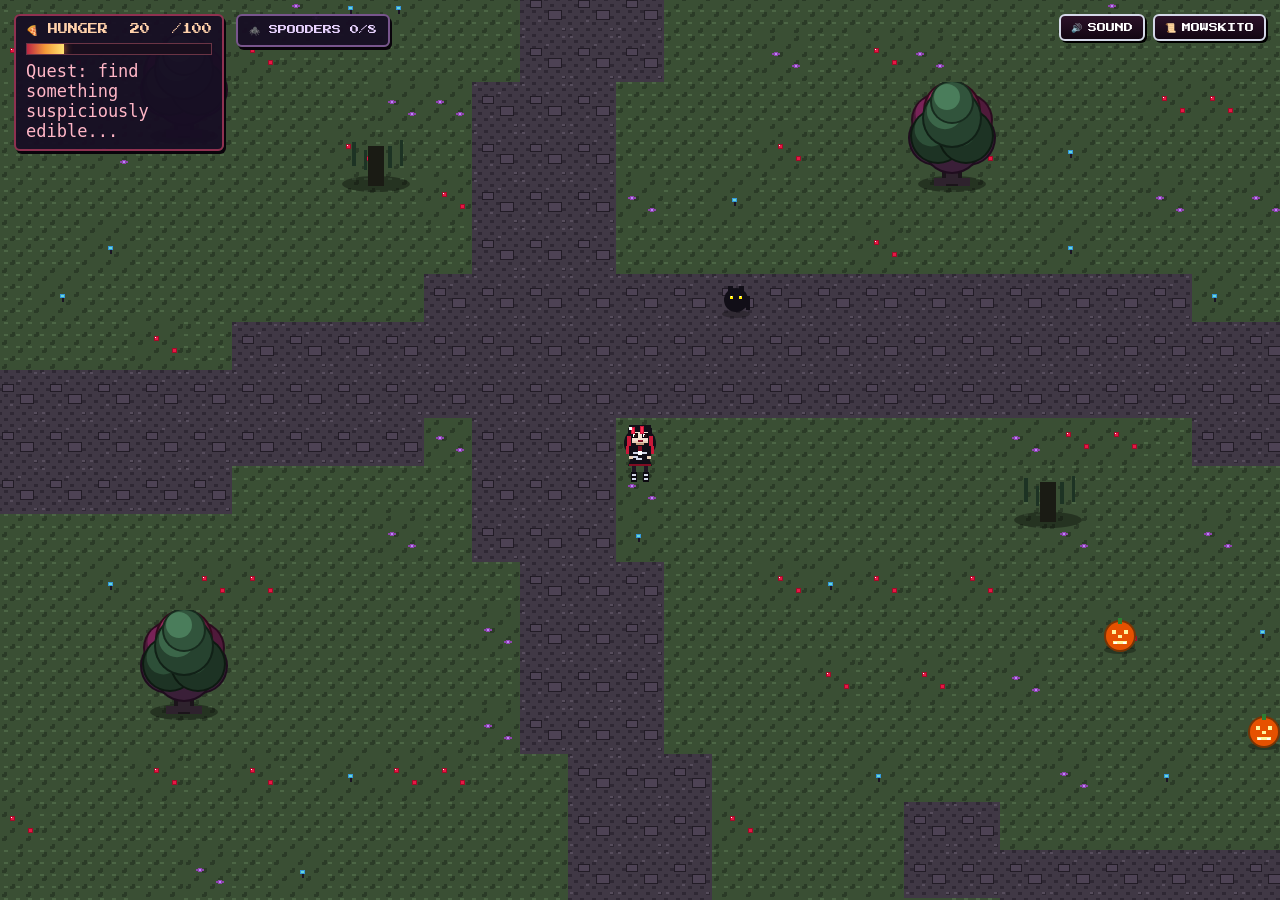
==== commit e8e30e83: "more updatezz" ====
--- a/index.html
+++ b/index.html
@@ -237,11 +237,18 @@
   <script src="js/entities/pizza-chef.js"></script>
   <script src="js/entities/spider.js"></script>
   <script src="js/entities/graveyard-goof.js"></script>
+  <script src="js/entities/boss-house.js"></script>
+  <script src="js/entities/rabbit-hole.js"></script>
+  <script src="js/entities/cave-cat.js"></script>
+  <script src="js/entities/frog-clown.js"></script>
   <script src="js/entities/player.js"></script>
   <script src="js/ui/dialog.js"></script>
   <script src="js/ui/lockpick.js"></script>
   <script src="js/ui/pizza-game.js"></script>
   <script src="js/ui/typing-battle.js"></script>
+  <script src="js/ui/boss-battle.js"></script>
+  <script src="js/ui/number-dog.js"></script>
+  <script src="js/ui/clown-game.js"></script>
   <script src="js/game.js"></script>
 </body>
 </html>
--- a/css/style.css
+++ b/css/style.css
@@ -159,11 +159,21 @@
 .battle-name { color: #fff; font-size: 15px; margin: 5px 0 12px; }
 .battle-rule { font-family: var(--font-vt); font-size: 21px; color: #f6b6d1; margin-bottom: 11px; }
 .battle-line { background: #120a18; border: 2px dashed #a15b91; padding: 12px; font-family: var(--font-vt); font-size: 27px; color: #fff6db; margin-bottom: 10px; }
+.battle-countdown { height: 36px; color: #ffe978; font-family: var(--font-pixel); font-size: 28px; text-shadow: 3px 3px #4b1535; }
 .battle-input { width: 100%; padding: 12px; border: 2px solid #e7d0e5; background: #08050d; color: #fff; font-family: var(--font-vt); font-size: 25px; outline: none; }.battle-input:focus { border-color: #ffdb74; box-shadow: 0 0 12px #b86a91; }
 .race-labels { display: flex; justify-content: space-between; margin: 13px 2px 4px; color: #ffb7d0; font-size: 8px; }.race-track { height: 18px; background: #130a18; border: 2px solid #72506e; position: relative; overflow: hidden; }.race-fill { position: absolute; height: 50%; left: 0; transition: width .06s linear; }.player-race { top: 0; background: #70d9a3; }.monster-race { bottom: 0; background: #d65d82; }.battle-status { min-height: 24px; margin-top: 11px; color: #ffe784; font-family: var(--font-vt); font-size: 21px; }
 @keyframes battlePulse { from { transform: scale(1); } to { transform: scale(1.04); color: #fff; } } @keyframes monsterWobble { 0%,100% { transform: rotate(-3deg) translateY(0); } 50% { transform: rotate(3deg) translateY(-4px); } }
 
 .loser-overlay { position: fixed; inset: 0; z-index: 150; display: flex; align-items: center; justify-content: center; background: rgba(0,0,0,.9); cursor: pointer; }
+
+/* Witch boss survival screen and post-victory disco */
+.boss-overlay { position: fixed; inset: 0; z-index: 170; display: flex; justify-content: center; align-items: center; background: radial-gradient(circle,#3d154b,#09040f 72%); }.boss-box { width:min(94vw,650px); text-align:center; color:#fff; font-family:var(--font-pixel); }.witch-big { font-size:64px; line-height:.8; animation: witchFloat 1s infinite alternate; }.boss-title { color:#f5a3e3; font-size:17px; margin:8px; }.boss-rule { font-family:var(--font-vt);font-size:22px;color:#ffe69a;margin-bottom:7px; }.boss-timer { font-size:24px;color:#fff;margin-bottom:7px; } #bossCanvas { width:100%; max-width:560px; border:4px solid #d080df; box-shadow:0 0 25px #c73ecf; image-rendering:pixelated; }.disco-overlay { position:fixed;inset:0;z-index:180;display:flex;flex-direction:column;align-items:center;justify-content:center;background:repeating-linear-gradient(45deg,#ff3274 0 30px,#7939d5 30px 60px,#36d8c8 60px 90px,#ffdc4e 90px 120px);animation:discoFlash .22s infinite; }.disco-title { color:#fff;font-family:var(--font-pixel);font-size:clamp(20px,5vw,42px);text-align:center;text-shadow:4px 4px #351054; }.disco-dancers { font-size:clamp(40px,10vw,100px); margin-top:25px; animation:dance .35s infinite alternate; } @keyframes witchFloat { to { transform:translateY(-10px) rotate(4deg); } } @keyframes discoFlash { 50% { filter:hue-rotate(70deg); } } @keyframes dance { to { transform:translateY(-18px) rotate(3deg); } }
+
+.number-overlay { position:fixed;inset:0;z-index:175;display:flex;align-items:center;justify-content:center;background:rgba(10,6,18,.91); }.number-box { width:min(92vw,600px);text-align:center; }.dog-title { color:#f4d275;font-size:13px;margin-bottom:16px; }.number-box p { font-family:var(--font-vt);font-size:25px;color:#fff1cf;line-height:1.1;margin-bottom:16px; }.number-board { display:grid;grid-template-columns:repeat(5,1fr);gap:8px; }.number-button { padding:15px 3px;background:#42275b;border:2px solid #d2a6e4;color:#fff;font-family:var(--font-pixel);font-size:14px;cursor:pointer; }.number-button:hover,.number-button.picked { background:#cf6d9d;border-color:#ffe682; }.number-status { min-height:32px;margin-top:15px;color:#ffe682;font-family:var(--font-vt);font-size:24px; }
+.number-cancel { margin:8px auto 0; font-size:8px; }
+.clown-overlay { position:fixed;inset:0;z-index:175;display:flex;align-items:center;justify-content:center;background:rgba(32,8,35,.92); }.clown-box { width:min(90vw,520px);text-align:center; }.clown-game-face { width:54px;height:54px;margin:auto;background:#f1dfc1;border:5px solid #1e1526;box-shadow:inset 19px 0 #e74464,inset -7px -9px #e53e60;position:relative; }.clown-game-face::before { content:'';position:absolute;left:10px;top:15px;width:8px;height:8px;background:#17111d;box-shadow:25px 0 #17111d; }.clown-game-face::after { content:'';position:absolute;left:19px;top:32px;width:17px;height:5px;background:#15101a; }.clown-game-title { color:#ffe472;font-size:15px;margin:13px; }.clown-box p { font-family:var(--font-vt);font-size:27px;color:#fff3cf; }.clown-buttons { display:flex;justify-content:center;gap:20px;margin:22px 0; }.clown-choice { width:150px;height:70px;border:4px solid #fff;font-family:var(--font-pixel);font-size:10px;color:#fff;cursor:pointer;box-shadow:4px 4px #160b20; }.clown-choice.red{background:#d3324e}.clown-choice.green{background:#45a85d}.clown-choice:disabled{opacity:.4}.clown-status{min-height:46px;font-family:var(--font-vt);font-size:24px;color:#ffcfdf;}
+.pixel-witch { position:relative;width:66px;height:70px;margin:auto;image-rendering:pixelated; }.pixel-witch::before { content:'';position:absolute;left:8px;top:0;width:0;height:0;border-left:25px solid transparent;border-right:25px solid transparent;border-bottom:38px solid #573070;filter:drop-shadow(3px 3px 0 #160c25); }.pixel-witch::after { content:'';position:absolute;left:13px;top:31px;width:40px;height:30px;background:#6a377a;box-shadow:0 7px 0 #241331, -9px 20px 0 -4px #6a377a, 39px 20px 0 -4px #6a377a; }.pixel-witch i { position:absolute;z-index:2;left:19px;top:25px;width:28px;height:22px;background:#9dce82;box-shadow:3px 3px 0 #251d30; }.pixel-witch i::before,.pixel-witch i::after { content:'';position:absolute;top:7px;width:4px;height:5px;background:#171120; }.pixel-witch i::before{left:5px}.pixel-witch i::after{right:5px}.pixel-witch b{position:absolute;z-index:3;left:16px;top:37px;width:34px;height:4px;background:#d6a2df;}
+.disco-dancers { display:flex;gap:13px; }.disco-dancers i { display:block;width:20px;height:48px;background:#fff06f;box-shadow:0 -12px 0 -4px #ff77bd, -10px 15px 0 -7px #68e4dc, 10px 15px 0 -7px #68e4dc;animation:pixelDance .3s infinite alternate; }.disco-dancers i:nth-child(even){background:#6ae7da;animation-delay:.12s}.disco-dancers i:nth-child(3){background:#fb79a8}.disco-dancers i:nth-child(5){background:#bc7cff}@keyframes pixelDance{to{transform:translateY(-15px) rotate(8deg)}}
 .loser-card { width: min(90vw, 620px); text-align: center; animation: loserPop .22s ease-out; }.loser-cat { display: block; width: 100%; max-height: 62vh; object-fit: contain; border: 5px solid #fff; box-shadow: 0 0 0 5px #dd345c, 0 12px 28px #000; image-rendering: auto; }.loser-text { color: #fff; font-family: var(--font-pixel); font-size: clamp(22px, 6vw, 43px); margin-top: 20px; text-shadow: 4px 4px #ca193d; animation: loserShake .14s infinite; }.loser-hint { margin-top: 15px; font-family: var(--font-vt); font-size: 22px; color: #ffc6d5; } @keyframes loserPop { from { transform: scale(.55) rotate(-8deg); opacity: 0; } to { transform: scale(1) rotate(0); opacity: 1; } } @keyframes loserShake { 0%,100% { transform: translateX(-2px); } 50% { transform: translateX(2px); } }
 
 .proximity-prompt::after {
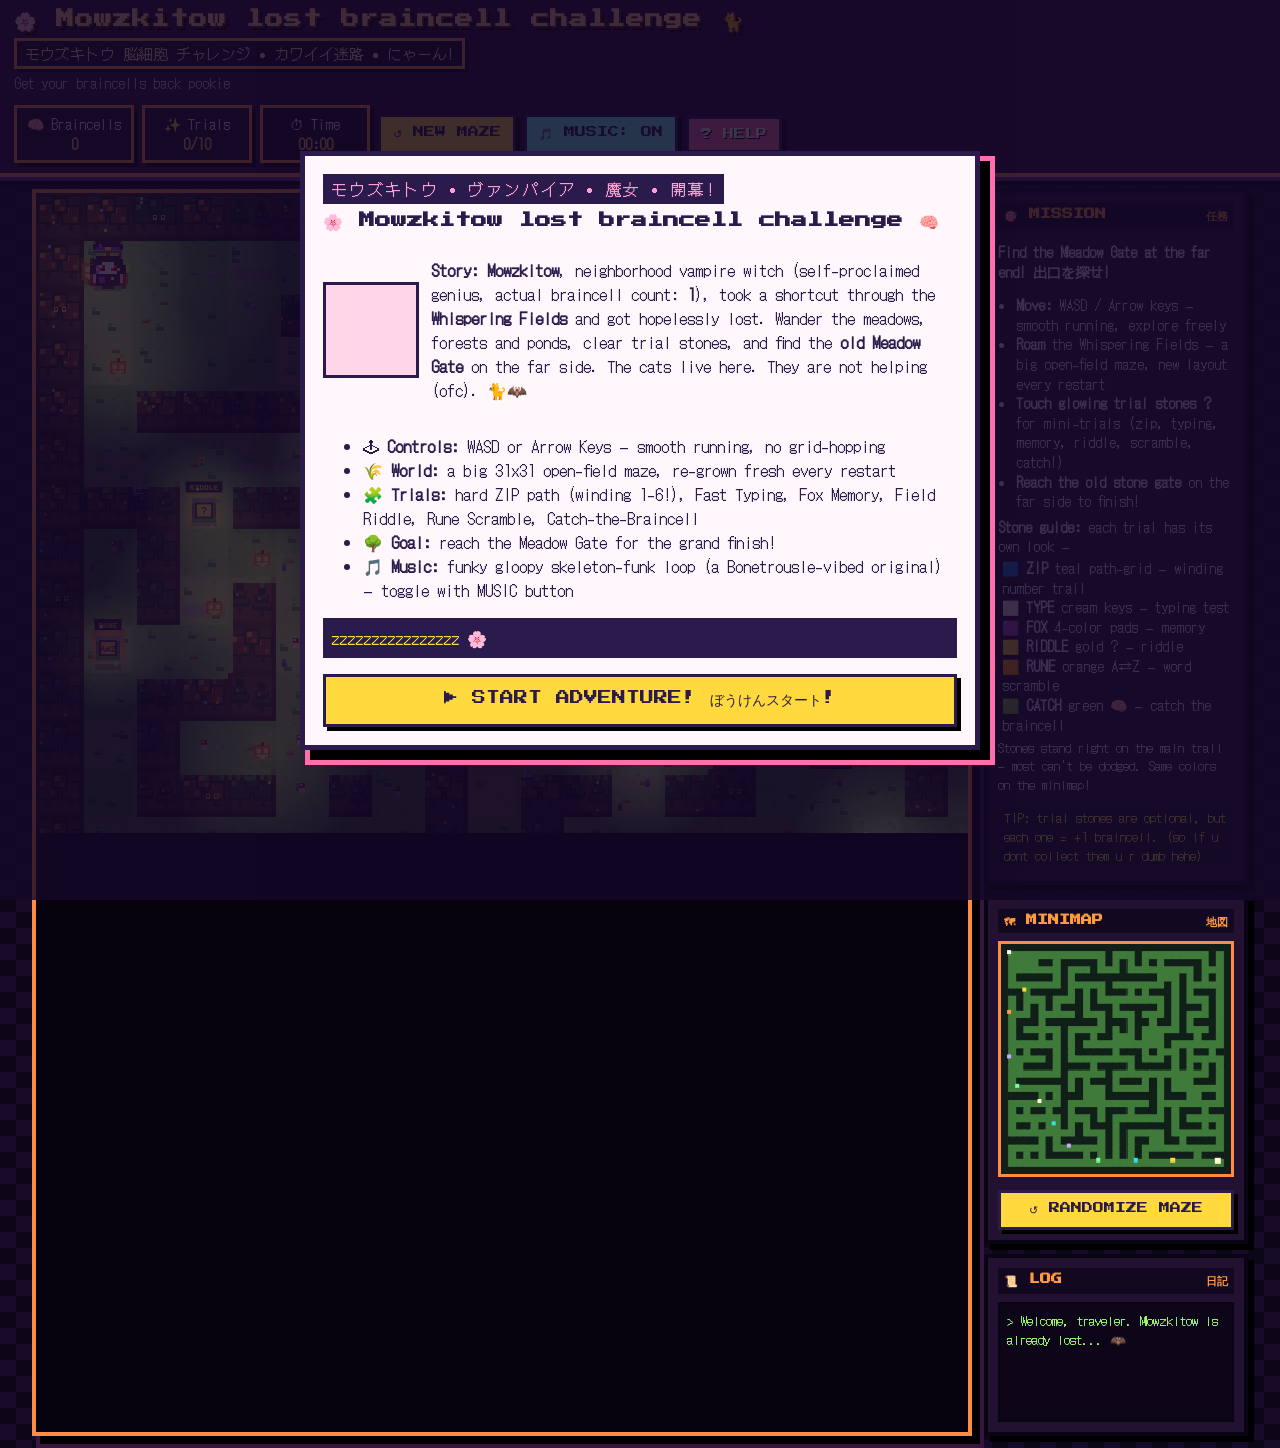
==== commit c2349206: "fix" ====
--- a/index.html
+++ b/index.html
@@ -1,254 +1,120 @@
 <!DOCTYPE html>
 <html lang="en">
 <head>
-  <meta charset="UTF-8">
-  <meta name="viewport" content="width=device-width, initial-scale=1.0, maximum-scale=1.0, user-scalable=no">
-  <title>moskito's spooky adventure</title>
-  
-  <!-- Retro Pixel & Cartoon Fonts -->
-  <link rel="preconnect" href="https://fonts.googleapis.com">
-  <link rel="preconnect" href="https://fonts.gstatic.com" crossorigin>
-  <link href="https://fonts.googleapis.com/css2?family=Caveat:wght@700&family=Press+Start+2P&family=VT323&display=swap" rel="stylesheet">
-  
-  <link rel="stylesheet" href="css/style.css">
+<meta charset="UTF-8">
+<meta name="viewport" content="width=device-width, initial-scale=1.0">
+<title>Mowzkitow lost braincell challenge</title>
+<link rel="stylesheet" href="style.css">
 </head>
 <body>
-  <!-- Full Viewport Game Canvas -->
-  <canvas id="gameCanvas"></canvas>
+<div id="sakura-fall"></div>
 
-  <!-- Proximity Floating Interaction Bubble -->
-  <div id="proximityPrompt" class="proximity-prompt hidden">
-    <span class="key-badge">SPACE</span>
-    <span class="prompt-text">Examine</span>
+<header class="topbar">
+  <div class="title-block">
+    <h1>🌸 Mowzkitow lost braincell challenge 🐈‍</h1>
+    <span class="jp-deco">モウズキトウ 脳細胞 チャレンジ • カワイイ迷路 • にゃーん!</span>
+    <div class="subtitle">Get your braincells back pookie</div>
   </div>
+  <div class="hud">
+    <div class="hud-box">🧠 Braincells<br><b id="hud-brain">0</b></div>
+    <div class="hud-box">✨ Trials<br><b id="hud-done">0/10</b></div>
+    <div class="hud-box">⏱ Time<br><b id="hud-time">00:00</b></div>
+    <button class="btn" id="btn-restart">↺ NEW MAZE</button>
+    <button class="btn alt" id="btn-music">🎵 MUSIC: ON</button>
+    <button class="btn pink" id="btn-help">? HELP</button>
+  </div>
+</header>
 
-  <!-- First quest: a deliberately urgent little hunger meter -->
-  <div id="hungerHud" class="hunger-hud" aria-label="Hunger meter">
-    <div class="hunger-label">🍕 HUNGER <span id="hungerValue">20</span>/100</div>
-    <div class="hunger-track"><div id="hungerFill" class="hunger-fill" style="width: 20%"></div></div>
-    <div id="hungerQuest" class="hunger-quest">Quest: find something suspiciously edible...</div>
+<div id="layout">
+  <div id="canvas-wrap">
+    <canvas id="game" width="900" height="640"></canvas>
   </div>
-  <div id="spiderHud" class="spider-hud" aria-label="Spider collection counter">🕷️ SPOODERS <span id="spiderCount">0</span>/8</div>
-
-  <div id="deathOverlay" class="death-overlay hidden">
-    <div class="death-card">
-      <div class="death-skull">☠️</div>
-      <div class="death-rip">RIP</div>
-      <p>You became too hungry to be dramatic.</p>
-      <div class="death-pizza">🍕</div>
-      <small>click anywhere to respawn with your dignity mostly intact</small>
+  <div id="side">
+    <div class="panel">
+      <h3>🎯 MISSION <span style="float:right">任務</span></h3>
+      <p id="hud-task"><b>Find the Meadow Gate at the far end! 出口を探せ!</b></p>
+      <ul>
+        <li><b>Move:</b> WASD / Arrow keys — smooth running, explore freely</li>
+        <li><b>Roam</b> the Whispering Fields — a big open-field maze, new layout every restart</li>
+        <li><b>Touch glowing trial stones ?</b> for mini-trials (zip, typing, memory, riddle, scramble, catch!)</li>
+        <li><b>Reach the old stone gate</b> on the far side to finish!</li>
+      </ul>
+      <p style="margin:6px 0 2px 0"><b>Stone guide:</b> each trial has its own look —</p>
+      <ul style="list-style:none;padding-left:4px;margin:2px 0">
+        <li>🟦 <b>ZIP</b> teal path-grid — winding number trail</li>
+        <li>⬜ <b>TYPE</b> cream keys — typing test</li>
+        <li>🟪 <b>FOX</b> 4-color pads — memory</li>
+        <li>🟨 <b>RIDDLE</b> gold ? — riddle</li>
+        <li>🟧 <b>RUNE</b> orange A⇄Z — word scramble</li>
+        <li>🟩 <b>CATCH</b> green 🧠 — catch the braincell</li>
+      </ul>
+      <p style="font-size:13px;margin:4px 0 0 0">Stones stand right on the main trail — most can't be dodged. Same colors on the minimap!</p>
+      <div class="controls-hint">TIP: trial stones are optional, but each one = +1 braincell. (so if u dont collect them u r dumb hehe)</div>
+    </div>
+    <div class="panel">
+      <h3>🗺 MINIMAP <span style="float:right">地図</span></h3>
+      <canvas id="minimap" width="220" height="220"></canvas>
+      <button class="btn" id="btn-restart2" style="width:100%;margin-top:8px">↺ RANDOMIZE MAZE</button>
+    </div>
+    <div class="panel">
+      <h3>📜 LOG <span style="float:right">日記</span></h3>
+      <div id="log"><div>> Welcome, traveler. Mowzkitow is already lost... 🦇</div></div>
     </div>
   </div>
+</div>
 
-  <!-- Retro Gothic JRPG Dialog Window -->
-  <div id="dialogOverlay" class="dialog-overlay hidden">
-    <div class="jrpg-window dialog-box">
-      <!-- Nameplate -->
-      <div class="jrpg-nameplate">
-        <span class="speaker-icon">🦇</span>
-        <span id="dialogSpeaker" class="speaker-name">chest for mowskito</span>
-      </div>
+<!-- START overlay -->
+<div class="overlay" id="start-overlay">
+  <div class="card">
+    <span class="jp">モウズキトウ • ヴァンパイア • 魔女 • 開幕!</span>
+    <h2>🌸 Mowzkitow lost braincell challenge 🧠</h2>
+    <div class="witch-show">
+      <canvas id="witch-preview" width="48" height="48"></canvas>
+      <p><b>Story:</b> <b>Mowzkitow</b>, neighborhood vampire witch (self-proclaimed genius, actual braincell count: <b>1</b>), took a shortcut through the <b>Whispering Fields</b> and got hopelessly lost. Wander the meadows, forests and ponds, clear trial stones, and find the <b>old Meadow Gate</b> on the far side. The cats live here. They are not helping (ofc). 🐈🦇</p>
+    </div>
+    <ul>
+      <li>🕹 <b>Controls:</b> WASD or Arrow Keys — smooth running, no grid-hopping</li>
+      <li>🌾 <b>World:</b> a big 31x31 open-field maze, re-grown fresh every restart</li>
+      <li>🧩 <b>Trials:</b> hard ZIP path (winding 1-6!), Fast Typing, Fox Memory, Field Riddle, Rune Scramble, Catch-the-Braincell</li>
+      <li>🌳 <b>Goal:</b> reach the Meadow Gate for the grand finish!</li>
+      <li>🎵 <b>Music:</b> funky gloopy skeleton-funk loop (a Bonetrousle-vibed original) — toggle with MUSIC button</li>
+    </ul>
+    <p style="background:#2b1b4d;color:#ffd93d;padding:8px"> zzzzzzzzzzzzzzzz 🌸</p>
+    <button class="btn" id="btn-start" style="width:100%;font-size:14px;padding:14px">▶ START ADVENTURE! ぼうけんスタート!</button>
+  </div>
+</div>
 
-      <!-- Dialogue Content with Typewriter Effect -->
-      <div class="dialog-content">
-        <p id="dialogText" class="dialog-text"></p>
-      </div>
+<!-- CHALLENGE modal -->
+<div class="overlay hidden" id="challenge-modal">
+  <div class="card">
+    <span class="jp" id="c-jp">トライアル</span>
+    <h2 id="c-title">TRIAL</h2>
+    <div id="c-body"></div>
+  </div>
+</div>
 
-      <!-- Password Input Form -->
-      <div id="passwordSection" class="password-section hidden">
-        <div class="input-wrapper">
-          <span class="input-prompt">whut is the pawsword:</span>
-          <input 
-            type="password" 
-            id="passwordInput" 
-            class="jrpg-input" 
-            maxlength="32" 
-            autocomplete="off" 
-            spellcheck="false"
-            placeholder="enter pawsword..."
-          >
-          <button id="togglePasswordVisibility" class="btn-toggle-eye" title="Toggle Visibility">👁️</button>
-        </div>
-        <div id="passwordError" class="password-error hidden">❌ The lock clicks shut. Wrong pawsword!</div>
-      </div>
-
-      <!-- Dialogue Action Buttons -->
-      <div id="dialogActions" class="dialog-actions">
-        <button id="btnDialogSubmit" class="jrpg-btn primary">
-          <span class="cursor-pointer">▶</span> <span id="btnSubmitText">Unlock</span>
-        </button>
-        <button id="btnDialogCancel" class="jrpg-btn secondary">
-          <span class="cursor-pointer">▶</span> Cancel
-        </button>
-      </div>
-
-      <!-- Bouncing dialogue arrow indicator -->
-      <div id="dialogNextIndicator" class="dialog-next-arrow hidden">▼</div>
+<!-- VICTORY -->
+<div class="overlay hidden" id="victory">
+  <div id="confetti-layer" style="position:absolute;inset:0;overflow:hidden;pointer-events:none"></div>
+  <div class="card">
+    <div style="font-size:40px">👑🎉💖🐈🐈‍⬛🍰🍓🌸✨🧠✨🌸🍓🍰🐈‍⬛🐈💖🎉👑</div>
+    <div class="victory-title">★★★ LEGENDARY ESCAPE!! ★★★</div>
+    <div class="jp" style="margin-top:8px">脱出成功 • 天才 • かわいい • 優勝!</div>
+    <div class="victory-msg">Goodddd jobbbb my sweet honey chesecake strowberry pookie bun 💖🐈💕🐱💗</div>
+    <div id="hearts-cats">💖🐈💕🐱💗🐈‍⬛🍰🍓🌸✨💖🐈💕🐱💗🐈‍⬛🍰🍓🌸✨💖🐈💕🐱💗🍰🍓💖🐈💕</div>
+    <p class="rainbow" style="font-size:18px">SO PROUD OF U POOKIE</p>
+    <p><b>Final stats (English):</b> Time: <span id="final-time">00:00</span> • Braincells: 🧠 <span id="final-brain">0</span> • Trials: <span id="final-done">0/6</span></p>
+    <p>🏆 INSERT CAT THUMBS UP IMAGE 🏆</p>
+    <div id="hearts-cats2" style="font-size:26px">🐱💖🐈💕🐈‍⬛💗🌸🍓🍰✨🧛‍♀️✨🍰🍓🌸💗🐈‍⬛💕🐈💖🐱</div>
+    <div style="display:flex;gap:8px;margin-top:12px">
+      <button class="btn" id="btn-again" style="flex:1">↺ PLAY AGAIN (new maze!)</button>
     </div>
   </div>
+</div>
 
-  <!-- Secret Reward Modal with Purrever Question -->
-  <div id="rewardModal" class="reward-modal hidden">
-    <div class="jrpg-window reward-box">
-      <div class="reward-sparkles-header">🦇 🕯️ 🩸 SECRET UNLOCKED 🩸 🕯️ 🦇</div>
-      <div class="reward-icon-container">
-        <div class="treasure-glow"></div>
-        <div class="treasure-icon-large">🗝️</div>
-      </div>
-      <h2 id="rewardTitle" class="reward-title">A Message For Mowskito</h2>
-      <div id="rewardContent" class="reward-content">
-        <!-- Decrypted secret payload appears here -->
-      </div>
-      
-      <!-- Purrever Question & 2 Choices -->
-      <div class="purrever-section">
-        <div class="purrever-question">do u wanna stay together purrever</div>
-        <div class="purrever-actions">
-          <button id="btnYes1" class="jrpg-btn primary yes-btn">
-            <span class="cursor-pointer">▶</span> yes
-          </button>
-          <button id="btnYes2" class="jrpg-btn primary yes-btn">
-            <span class="cursor-pointer">▶</span> yes
-          </button>
-        </div>
-      </div>
-    </div>
-  </div>
+<div id="judge-flash" class="hidden"><img id="judge-img" src="judge-cat.png" alt="a deeply judgmental cat"><div id="judge-fallback" style="display:none">🐱</div><div class="judge-cap">judged.</div></div>
+<div id="toast"></div>
 
-  <!-- Fullscreen Purrever Cat Screen -->
-  <div id="purreverOverlay" class="purrever-overlay hidden">
-    <div class="purrever-backdrop"></div>
-    <img id="purreverImg" src="purrever.png" alt="purrever thumbs up" class="purrever-image">
-    <div class="purrever-hint">🐾 (Click anywhere to continue) 🐾</div>
-  </div>
-
-  <!-- Goofy Cartoon "Partners in Crime" Contract Modal -->
-  <div id="contractModal" class="contract-modal hidden">
-    <div class="contract-box">
-      <div class="contract-wax-seal">🐾 SEALED</div>
-      <div class="contract-header">
-        <span class="contract-stars">★ ★ ★</span>
-        <h1 class="contract-title">OFFICIAL PARTNERS IN CRIME CONTRACT</h1>
-        <span class="contract-stars">★ ★ ★</span>
-      </div>
-      <p class="contract-subtitle">Legally & Emotionally Binding in All Realms & Timezones</p>
-
-      <div class="contract-body">
-        <div class="contract-clause">
-          <span class="clause-num">Article I:</span> The undersigned hereby officially agree to stay together <strong>purrever</strong>, no refunds.
-        </div>
-        <div class="contract-clause">
-          <span class="clause-num">Article II:</span> In the event that one party is addressed as <em>"bitchass"</em>, the mandatory reciprocal response is officially codified as: <strong>"shut the fuck up"</strong>.
-        </div>
-        <div class="contract-clause">
-          <span class="clause-num">Article III:</span> ok bye.
-        </div>
-      </div>
-
-      <div class="contract-signatures">
-        <div class="sig-block">
-          <div class="sig-line">mowskito (Hajar with H)</div>
-          <div class="sig-label">Partner in Crime #1 🦇</div>
-        </div>
-        <div class="sig-stamp">
-          <div class="stamp-circle">APPROVED<br>100%</div>
-        </div>
-        <div class="sig-block">
-          <div class="sig-line">Karol with K</div>
-          <div class="sig-label">Partner in Crime #2 🐾</div>
-        </div>
-      </div>
-
-      <div class="contract-footer">
-        <button id="btnCloseContract" class="contract-btn">
-          ✨ Sealed Purrever & Ever ✨
-        </button>
-      </div>
-    </div>
-  </div>
-
-  <!-- Top Right Minimal Retro Toolbar -->
-  <div class="top-toolbar">
-    <button id="btnAudioToggle" class="retro-tool-btn" title="Toggle Sound (M)">
-      <span id="audioIcon">🔊</span>
-      <span class="tool-label">SOUND</span>
-    </button>
-    <button id="btnControlsHelp" class="retro-tool-btn" title="Mowskito's Guide (H)">
-      <span>📜</span>
-      <span class="tool-label">MOWSKITO</span>
-    </button>
-  </div>
-
-  <!-- Mowskito's Guide & Controls Modal -->
-  <div id="helpModal" class="help-modal hidden">
-    <div class="jrpg-window help-box">
-      <div class="jrpg-nameplate">
-        <span class="speaker-icon">📜</span>
-        <span class="speaker-name">MOWSKITO'S GUIDE</span>
-      </div>
-      <div class="help-content">
-        <h3>⌨️ Controls for Mowskito</h3>
-        <ul class="help-list">
-          <li><strong>Move:</strong> <span class="key-tag">W</span><span class="key-tag">A</span><span class="key-tag">S</span><span class="key-tag">D</span> or <span class="key-tag">Arrow Keys</span></li>
-          <li><strong>Dash / Sprint:</strong> Hold <span class="key-tag">Shift</span></li>
-          <li><strong>Examine / Open:</strong> <span class="key-tag">Space</span> or <span class="key-tag">Enter</span> (or Click)</li>
-          <li><strong>Mute Sound:</strong> <span class="key-tag">M</span></li>
-          <li><strong>Wild encounters:</strong> Keep walking — type faster than the monster!</li>
-        </ul>
-        <p class="help-hint">
-          🦇 <em>Tip for Mowskito:</em> The chest is heavily camouflaged among the dark trees, headstones in the graveyard, and spooky ruins! Search closely.
-        </p>
-      </div>
-      <div class="dialog-actions">
-        <button id="btnCloseHelp" class="jrpg-btn primary">
-          <span class="cursor-pointer">▶</span> Got it!
-        </button>
-      </div>
-    </div>
-  </div>
-
-  <!-- Mobile Virtual D-Pad & Action Button -->
-  <div id="mobileControls" class="mobile-controls hidden">
-    <div class="dpad-container">
-      <button id="dpadUp" class="dpad-btn up">▲</button>
-      <div class="dpad-middle">
-        <button id="dpadLeft" class="dpad-btn left">◀</button>
-        <div class="dpad-center"></div>
-        <button id="dpadRight" class="dpad-btn right">▶</button>
-      </div>
-      <button id="dpadDown" class="dpad-btn down">▼</button>
-    </div>
-    <div class="mobile-action-container">
-      <button id="mobileActionBtn" class="mobile-action-btn">
-        <span>ACTION</span>
-        <small>[SPACE]</small>
-      </button>
-    </div>
-  </div>
-
-  <!-- Scripts -->
-  <script src="js/config.js"></script>
-  <script src="js/audio.js"></script>
-  <script src="js/sprites.js"></script>
-  <script src="js/engine/camera.js"></script>
-  <script src="js/engine/input.js"></script>
-  <script src="js/engine/map.js"></script>
-  <script src="js/entities/chest.js"></script>
-  <script src="js/entities/pizza-chef.js"></script>
-  <script src="js/entities/spider.js"></script>
-  <script src="js/entities/graveyard-goof.js"></script>
-  <script src="js/entities/boss-house.js"></script>
-  <script src="js/entities/rabbit-hole.js"></script>
-  <script src="js/entities/cave-cat.js"></script>
-  <script src="js/entities/frog-clown.js"></script>
-  <script src="js/entities/player.js"></script>
-  <script src="js/ui/dialog.js"></script>
-  <script src="js/ui/lockpick.js"></script>
-  <script src="js/ui/pizza-game.js"></script>
-  <script src="js/ui/typing-battle.js"></script>
-  <script src="js/ui/boss-battle.js"></script>
-  <script src="js/ui/number-dog.js"></script>
-  <script src="js/ui/clown-game.js"></script>
-  <script src="js/game.js"></script>
+<script src="game.js"></script>
 </body>
 </html>
--- a/style.css
+++ b/style.css
@@ -0,0 +1,130 @@
+/* Mowzkitow braincell challenge — haunted night edition, NO rounded corners, all pixel */
+@import url('https://fonts.googleapis.com/css2?family=DotGothic16&family=Press+Start+2P&display=swap');
+
+* { border-radius: 0 !important; box-sizing: border-box; image-rendering: pixelated; }
+html, body {
+  margin: 0; padding: 0;
+  background: #0d0618;
+  color: #f5e8ff;
+  font-family: 'DotGothic16', monospace;
+  overflow-x: hidden;
+}
+body {
+  background-image:
+    repeating-conic-gradient(#170b29 0% 25%, #0d0618 0% 50%);
+  background-size: 32px 32px;
+}
+#sakura-fall { position: fixed; inset: 0; pointer-events: none; z-index: 1; overflow: hidden; }
+.petal { position: absolute; top: -20px; font-size: 14px; animation: fall linear infinite; opacity: .8; }
+@keyframes fall { to { transform: translateY(110vh) rotate(360deg); } }
+
+header.topbar {
+  position: relative; z-index: 5;
+  background: #2a0e38;
+  border-bottom: 4px solid #ff8c42;
+  box-shadow: 0 4px 0 #6b2d8f, 0 8px 0 #000;
+  padding: 10px 14px;
+  display: flex; flex-wrap: wrap; gap: 12px; align-items: center; justify-content: space-between;
+}
+.title-block h1 {
+  font-family: 'Press Start 2P', monospace;
+  font-size: 18px; margin: 0; color: #ffc98a;
+  text-shadow: 2px 2px 0 #5a1e00, 4px 4px 0 #000;
+  letter-spacing: 1px;
+}
+.title-block .jp-deco { font-size: 15px; color: #ffd9a8; background: #1a0a26; border: 3px solid #ff8c42; padding: 2px 8px; display: inline-block; margin-top: 6px; box-shadow: 3px 3px 0 #000; }
+.title-block .subtitle { font-size: 14px; color: #d9b8e8; margin-top: 4px; }
+.hud { display: flex; gap: 8px; flex-wrap: wrap; align-items: center; }
+.hud-box {
+  background: #160a24; border: 3px solid #ff8c42; box-shadow: 4px 4px 0 #000;
+  padding: 6px 10px; font-size: 14px; min-width: 110px; text-align: center;
+}
+.hud-box b { color: #ffb35c; }
+.btn {
+  font-family: 'Press Start 2P', monospace; font-size: 11px;
+  background: #ffd93d; color: #2b1b4d; border: 3px solid #2b1b4d;
+  box-shadow: 4px 4px 0 #000; padding: 10px 12px; cursor: pointer;
+}
+.btn:active { transform: translate(2px,2px); box-shadow: 2px 2px 0 #000; }
+.btn.alt { background: #7bffef; }
+.btn.pink { background: #ff6fae; color: #fff; text-shadow: 1px 1px 0 #000; }
+
+#layout { position: relative; z-index: 4; display: flex; gap: 12px; padding: 12px; max-width: 1240px; margin: 0 auto; }
+#canvas-wrap { position: relative; flex: 1; background: #06030f; border: 4px solid #ff8c42; box-shadow: 8px 8px 0 #000, 8px 8px 0 4px #3a1440; }
+#game { display: block; width: 100%; height: 640px; background: #2c5b30; image-rendering: pixelated; image-rendering: crisp-edges; }
+#side { width: 264px; display: flex; flex-direction: column; gap: 10px; }
+.panel { background: #221130; color: #f0dcff; border: 4px solid #0a0514; box-shadow: 6px 6px 0 #000; padding: 10px; }
+.panel h3 { font-family: 'Press Start 2P', monospace; font-size: 11px; margin: 0 0 8px 0; background: #12081f; color: #ff9a3d; padding: 6px; }
+.panel p, .panel li { font-size: 14px; line-height: 1.4; }
+.panel ul { padding-left: 18px; margin: 6px 0; }
+#minimap { width: 100%; height: auto; border: 3px solid #ff8c42; background: #0d0618; image-rendering: pixelated; }
+#log { height: 120px; overflow-y: auto; background: #0d0618; color: #9dff6e; border: 3px solid #0a0514; padding: 6px; font-size: 13px; }
+
+.overlay {
+  position: fixed; inset: 0; z-index: 50; display: flex; align-items: center; justify-content: center;
+  background: rgba(20,8,40,.82); padding: 16px;
+}
+.overlay.hidden { display: none; }
+.card {
+  background: #fff7fb; color: #2b1b4d; border: 5px solid #2b1b4d; box-shadow: 10px 10px 0 #000, 10px 10px 0 5px #ff6fae;
+  max-width: 680px; width: 100%; padding: 18px; max-height: 92vh; overflow-y: auto;
+}
+.card h2 { font-family: 'Press Start 2P', monospace; font-size: 16px; margin: 0 0 10px 0; }
+.card .jp { background: #2b1b4d; color: #ff9ed2; display: inline-block; padding: 3px 8px; margin-bottom: 8px; letter-spacing: 2px; }
+.witch-show { display: flex; gap: 12px; align-items: center; }
+#witch-preview { width: 96px; height: 96px; border: 3px solid #2b1b4d; background: #ffd6e8; flex-shrink: 0; image-rendering: pixelated; }
+
+/* challenge modal specifics */
+#challenge-modal .card { max-width: 760px; }
+#zip-grid { display: grid; gap: 4px; background: #2b1b4d; border: 4px solid #2b1b4d; padding: 4px; margin: 10px auto; user-select: none; touch-action: none; }
+.zip-cell {
+  width: 100%; aspect-ratio: 1/1; background: #fff7fb; border: 2px solid #7b2ff7;
+  display: flex; align-items: center; justify-content: center;
+  font-family: 'Press Start 2P', monospace; font-size: 16px; color: #2b1b4d;
+  cursor: pointer; position: relative;
+}
+.zip-cell.num { background: #ffd93d; font-weight: bold; }
+.zip-cell.path { background: #7bffef; }
+.zip-cell.path-num-ok { background: #8dff57; }
+.zip-cell.active-head { background: #ff6fae; color: #fff; }
+#typing-area { width: 100%; min-height: 90px; font-family: monospace; font-size: 16px; border: 3px solid #2b1b4d; padding: 8px; background: #fff; color: #111; }
+#typing-target { background: #2b1b4d; color: #fff; padding: 10px; font-size: 16px; margin-bottom: 8px; }
+#typing-target .done { color: #8dff57; }
+#typing-target .current { background: #ffd93d; color: #000; }
+#typing-target .todo { color: #fff; }
+.simon-grid { display: grid; grid-template-columns: 1fr 1fr; gap: 8px; margin: 10px 0; }
+.simon-btn { border: 4px solid #2b1b4d; padding: 22px; font-size: 28px; cursor: pointer; text-align: center; background: #fff; }
+.simon-btn.lit { filter: brightness(1.2); outline: 6px solid #ffd93d; transform: scale(1.03); }
+.riddle-opt { display: block; width: 100%; text-align: left; margin: 6px 0; background: #fff; border: 3px solid #2b1b4d; padding: 10px; cursor: pointer; font-size: 15px; }
+.riddle-opt:hover { background: #ffd93d; }
+
+/* victory — extremely exaggerated */
+#victory { background: radial-gradient(circle, #ff9ed2 0%, #7b2ff7 40%, #1a0f2e 100%); }
+#victory .card {
+  background: #fff0f6; border: 6px solid #ff0f7b; box-shadow: 0 0 40px #ffd93d, 12px 12px 0 #000;
+  text-align: center; max-width: 820px;
+}
+.victory-title {
+  font-family: 'Press Start 2P', monospace; font-size: 26px; color: #ff0f7b;
+  text-shadow: 2px 2px 0 #ffd93d, 4px 4px 0 #7b2ff7, 6px 6px 0 #000;
+  animation: wobble .5s infinite alternate;
+}
+@keyframes wobble { from { transform: rotate(-2deg) scale(1);} to { transform: rotate(2deg) scale(1.05);} }
+.victory-msg {
+  font-size: 22px; background: #ffd93d; border: 4px solid #2b1b4d; padding: 12px; margin: 12px 0;
+  box-shadow: 5px 5px 0 #000;
+}
+#hearts-cats { font-size: 30px; line-height: 1.2; word-break: break-all; }
+.rainbow { background: linear-gradient(90deg, red, orange, yellow, green, blue, purple); -webkit-background-clip: text; background-clip: text; color: transparent; font-weight: bold; }
+.confetti { position: absolute; font-size: 22px; animation: fall linear infinite; }
+
+#toast { position: fixed; bottom: 18px; left: 50%; transform: translateX(-50%); z-index: 60; background: #2b1b4d; color: #fff; border: 3px solid #ffd93d; padding: 8px 14px; display: none; font-size: 15px; box-shadow: 4px 4px 0 #000; }
+/* judgment cat: pops in on every puzzle fail, never blocks input */
+#judge-flash { position: fixed; right: 18px; bottom: 18px; z-index: 70; pointer-events: none; text-align: center; animation: judgepop .15s steps(2); }
+#judge-flash.hidden { display: none; }
+#judge-flash img { width: 220px; height: auto; border: 4px solid #0a0514; box-shadow: 6px 6px 0 #000; background: #fff; display: block; }
+#judge-fallback { font-size: 120px; line-height: 1; }
+.judge-cap { background: #0a0514; color: #ff9a3d; font-size: 13px; padding: 2px 8px; display: inline-block; margin-top: 4px; }
+@keyframes judgepop { from { transform: scale(1.35); } to { transform: scale(1); } }
+.controls-hint { font-size: 13px; background: #1a0f2e; color: #ffd93d; padding: 6px; margin-top: 8px; }
+@media (max-width: 980px) { #layout { flex-direction: column; } #side { width: 100%; } #game { height: 480px; } }
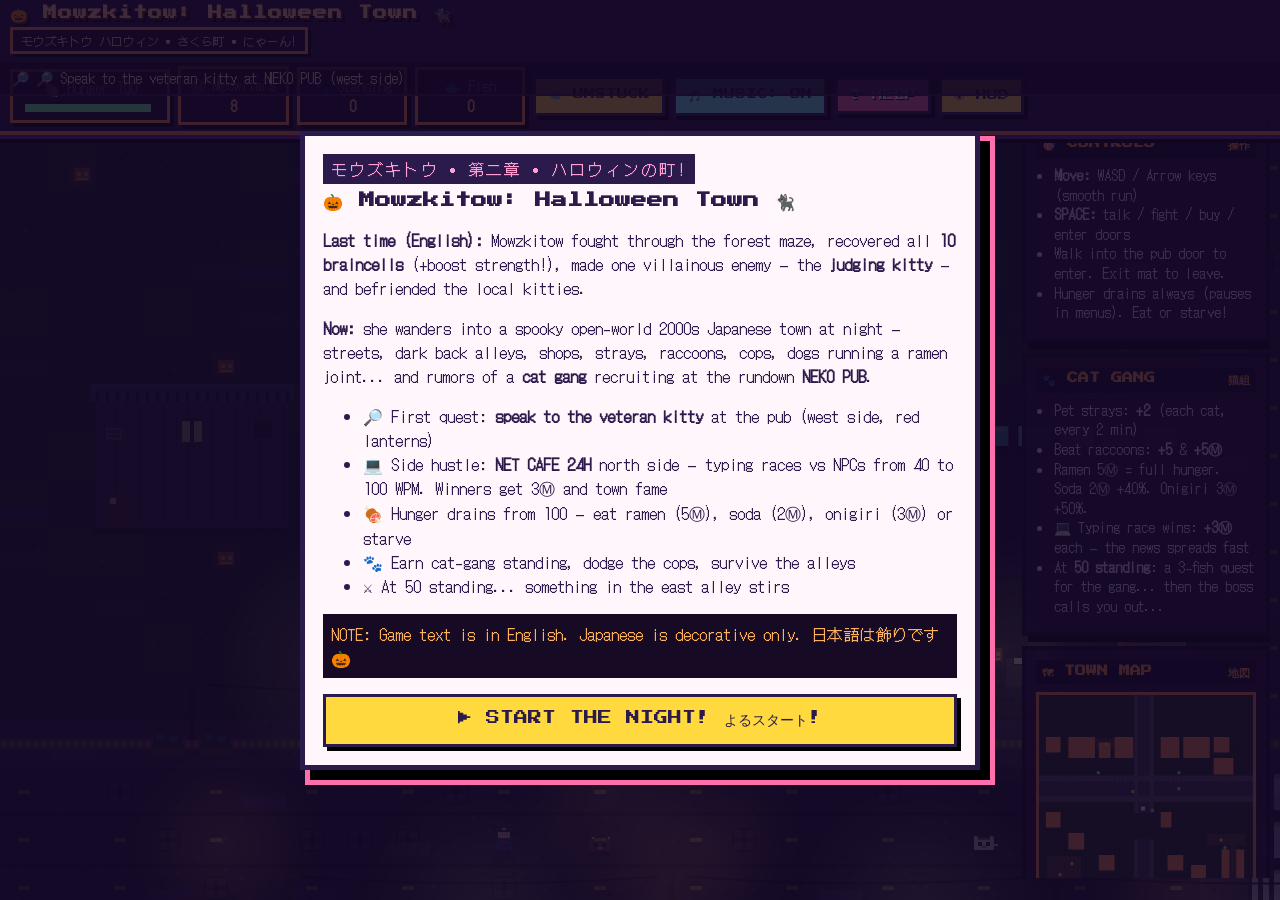
==== commit 78ee75a7: "new ver" ====
--- a/index.html
+++ b/index.html
@@ -3,7 +3,7 @@
 <head>
 <meta charset="UTF-8">
 <meta name="viewport" content="width=device-width, initial-scale=1.0">
-<title>Mowzkitow lost braincell challenge</title>
+<title>Mowzkitow: Halloween Town Chapter</title>
 <link rel="stylesheet" href="style.css">
 </head>
 <body>
@@ -11,54 +11,58 @@
 
 <header class="topbar">
   <div class="title-block">
-    <h1>🌸 Mowzkitow lost braincell challenge 🐈‍</h1>
-    <span class="jp-deco">モウズキトウ 脳細胞 チャレンジ • カワイイ迷路 • にゃーん!</span>
-    <div class="subtitle">Get your braincells back pookie</div>
+    <h1>🎃 Mowzkitow: Halloween Town 🐈‍⬛</h1>
+    <span class="jp-deco">モウズキトウ ハロウィン • さくら町 • にゃーん!</span>
+    <div class="subtitle">Chapter 2: open-world 2000s Japanese town — same witch, new braincells 🦇</div>
   </div>
   <div class="hud">
-    <div class="hud-box">🧠 Braincells<br><b id="hud-brain">0</b></div>
-    <div class="hud-box">✨ Trials<br><b id="hud-done">0/10</b></div>
-    <div class="hud-box">⏱ Time<br><b id="hud-time">00:00</b></div>
-    <button class="btn" id="btn-restart">↺ NEW MAZE</button>
+    <div class="hud-box hunger">🍖 Hunger <b id="hud-hunger-num">100</b>
+      <div class="hungerbar"><div id="hud-hunger-fill"></div></div>
+    </div>
+    <div class="hud-box">Ⓜ Meowllars<br><b id="hud-meow">8</b></div>
+    <div class="hud-box">🐾 Standing<br><b id="hud-stand">0</b></div>
+    <div class="hud-box">🐟 Fish<br><b id="hud-fish">0</b></div>
+    <button class="btn" id="btn-unstuck">🛸 UNSTUCK</button>
     <button class="btn alt" id="btn-music">🎵 MUSIC: ON</button>
     <button class="btn pink" id="btn-help">? HELP</button>
+    <button class="btn" id="btn-hud">👁 HUD</button>
   </div>
 </header>
+<div id="quest-strip">🔎 <span id="hud-quest">Speak to the veteran kitty at NEKO PUB (west side)</span></div>
+<div id="quest-banner" class="hidden"></div>
 
 <div id="layout">
   <div id="canvas-wrap">
-    <canvas id="game" width="900" height="640"></canvas>
+    <canvas id="game" width="900" height="600"></canvas>
   </div>
   <div id="side">
     <div class="panel">
-      <h3>🎯 MISSION <span style="float:right">任務</span></h3>
-      <p id="hud-task"><b>Find the Meadow Gate at the far end! 出口を探せ!</b></p>
+      <h3>🎯 CONTROLS <span style="float:right">操作</span></h3>
       <ul>
-        <li><b>Move:</b> WASD / Arrow keys — smooth running, explore freely</li>
-        <li><b>Roam</b> the Whispering Fields — a big open-field maze, new layout every restart</li>
-        <li><b>Touch glowing trial stones ?</b> for mini-trials (zip, typing, memory, riddle, scramble, catch!)</li>
-        <li><b>Reach the old stone gate</b> on the far side to finish!</li>
+        <li><b>Move:</b> WASD / Arrow keys (smooth run)</li>
+        <li><b>SPACE:</b> talk / fight / buy / enter doors</li>
+        <li>Walk into the pub door to enter. Exit mat to leave.</li>
+        <li>Hunger drains always (pauses in menus). Eat or starve!</li>
       </ul>
-      <p style="margin:6px 0 2px 0"><b>Stone guide:</b> each trial has its own look —</p>
-      <ul style="list-style:none;padding-left:4px;margin:2px 0">
-        <li>🟦 <b>ZIP</b> teal path-grid — winding number trail</li>
-        <li>⬜ <b>TYPE</b> cream keys — typing test</li>
-        <li>🟪 <b>FOX</b> 4-color pads — memory</li>
-        <li>🟨 <b>RIDDLE</b> gold ? — riddle</li>
-        <li>🟧 <b>RUNE</b> orange A⇄Z — word scramble</li>
-        <li>🟩 <b>CATCH</b> green 🧠 — catch the braincell</li>
-      </ul>
-      <p style="font-size:13px;margin:4px 0 0 0">Stones stand right on the main trail — most can't be dodged. Same colors on the minimap!</p>
-      <div class="controls-hint">TIP: trial stones are optional, but each one = +1 braincell. (so if u dont collect them u r dumb hehe)</div>
     </div>
     <div class="panel">
-      <h3>🗺 MINIMAP <span style="float:right">地図</span></h3>
+      <h3>🐾 CAT GANG <span style="float:right">猫組</span></h3>
+      <ul>
+        <li>Pet strays: <b>+2</b> (each cat, every 2 min)</li>
+        <li>Beat raccoons: <b>+5</b> &amp; <b>+5Ⓜ</b></li>
+        <li>Ramen 5Ⓜ = full hunger. Soda 2Ⓜ +40%. Onigiri 3Ⓜ +50%.</li>
+        <li>💻 Typing race wins: <b>+3Ⓜ</b> each — the news spreads fast</li>
+        <li>At <b>50 standing</b>: a 3-fish quest for the gang... then the boss calls you out...</li>
+      </ul>
+    </div>
+    <div class="panel">
+      <h3>🗺 TOWN MAP <span style="float:right">地図</span></h3>
       <canvas id="minimap" width="220" height="220"></canvas>
-      <button class="btn" id="btn-restart2" style="width:100%;margin-top:8px">↺ RANDOMIZE MAZE</button>
+      <button class="btn" id="btn-restart2" style="width:100%;margin-top:8px">↺ RESTART NIGHT</button>
     </div>
     <div class="panel">
       <h3>📜 LOG <span style="float:right">日記</span></h3>
-      <div id="log"><div>> Welcome, traveler. Mowzkitow is already lost... 🦇</div></div>
+      <div id="log"><div>> Mowzkitow stumbles into Sakura Town... 🦇</div></div>
     </div>
   </div>
 </div>
@@ -66,55 +70,66 @@
 <!-- START overlay -->
 <div class="overlay" id="start-overlay">
   <div class="card">
-    <span class="jp">モウズキトウ • ヴァンパイア • 魔女 • 開幕!</span>
-    <h2>🌸 Mowzkitow lost braincell challenge 🧠</h2>
-    <div class="witch-show">
-      <canvas id="witch-preview" width="48" height="48"></canvas>
-      <p><b>Story:</b> <b>Mowzkitow</b>, neighborhood vampire witch (self-proclaimed genius, actual braincell count: <b>1</b>), took a shortcut through the <b>Whispering Fields</b> and got hopelessly lost. Wander the meadows, forests and ponds, clear trial stones, and find the <b>old Meadow Gate</b> on the far side. The cats live here. They are not helping (ofc). 🐈🦇</p>
-    </div>
+    <span class="jp">モウズキトウ • 第二章 • ハロウィンの町!</span>
+    <h2>🎃 Mowzkitow: Halloween Town 🐈‍⬛</h2>
+    <p><b>Last time (English):</b> Mowzkitow fought through the forest maze, recovered all <b>10 braincells</b> (+boost strength!), made one villainous enemy — the <b>judging kitty</b> — and befriended the local kitties.</p>
+    <p><b>Now:</b> she wanders into a spooky open-world 2000s Japanese town at night — streets, dark back alleys, shops, strays, raccoons, cops, dogs running a ramen joint... and rumors of a <b>cat gang</b> recruiting at the rundown <b>NEKO PUB</b>.</p>
     <ul>
-      <li>🕹 <b>Controls:</b> WASD or Arrow Keys — smooth running, no grid-hopping</li>
-      <li>🌾 <b>World:</b> a big 31x31 open-field maze, re-grown fresh every restart</li>
-      <li>🧩 <b>Trials:</b> hard ZIP path (winding 1-6!), Fast Typing, Fox Memory, Field Riddle, Rune Scramble, Catch-the-Braincell</li>
-      <li>🌳 <b>Goal:</b> reach the Meadow Gate for the grand finish!</li>
-      <li>🎵 <b>Music:</b> funky gloopy skeleton-funk loop (a Bonetrousle-vibed original) — toggle with MUSIC button</li>
+      <li>🔎 First quest: <b>speak to the veteran kitty</b> at the pub (west side, red lanterns)</li>
+      <li>💻 Side hustle: <b>NET CAFE 24H</b> north side — typing races vs NPCs from 40 to 100 WPM. Winners get 3Ⓜ and town fame</li>
+      <li>🍖 Hunger drains from 100 — eat ramen (5Ⓜ), soda (2Ⓜ), onigiri (3Ⓜ) or starve</li>
+      <li>🐾 Earn cat-gang standing, dodge the cops, survive the alleys</li>
+      <li>⚔️ At 50 standing... something in the east alley stirs</li>
     </ul>
-    <p style="background:#2b1b4d;color:#ffd93d;padding:8px"> zzzzzzzzzzzzzzzz 🌸</p>
-    <button class="btn" id="btn-start" style="width:100%;font-size:14px;padding:14px">▶ START ADVENTURE! ぼうけんスタート!</button>
+    <p style="background:#160a24;color:#ffb35c;padding:8px">NOTE: Game text is in English. Japanese is decorative only. 日本語は飾りです 🎃</p>
+    <button class="btn" id="btn-start" style="width:100%;font-size:14px;padding:14px">▶ START THE NIGHT! よるスタート!</button>
   </div>
 </div>
 
-<!-- CHALLENGE modal -->
+<!-- shared modal: dialogues, shops, minigames -->
 <div class="overlay hidden" id="challenge-modal">
   <div class="card">
     <span class="jp" id="c-jp">トライアル</span>
-    <h2 id="c-title">TRIAL</h2>
+    <h2 id="c-title">???</h2>
     <div id="c-body"></div>
   </div>
 </div>
 
-<!-- VICTORY -->
-<div class="overlay hidden" id="victory">
-  <div id="confetti-layer" style="position:absolute;inset:0;overflow:hidden;pointer-events:none"></div>
-  <div class="card">
-    <div style="font-size:40px">👑🎉💖🐈🐈‍⬛🍰🍓🌸✨🧠✨🌸🍓🍰🐈‍⬛🐈💖🎉👑</div>
-    <div class="victory-title">★★★ LEGENDARY ESCAPE!! ★★★</div>
-    <div class="jp" style="margin-top:8px">脱出成功 • 天才 • かわいい • 優勝!</div>
-    <div class="victory-msg">Goodddd jobbbb my sweet honey chesecake strowberry pookie bun 💖🐈💕🐱💗</div>
-    <div id="hearts-cats">💖🐈💕🐱💗🐈‍⬛🍰🍓🌸✨💖🐈💕🐱💗🐈‍⬛🍰🍓🌸✨💖🐈💕🐱💗🍰🍓💖🐈💕</div>
-    <p class="rainbow" style="font-size:18px">SO PROUD OF U POOKIE</p>
-    <p><b>Final stats (English):</b> Time: <span id="final-time">00:00</span> • Braincells: 🧠 <span id="final-brain">0</span> • Trials: <span id="final-done">0/6</span></p>
-    <p>🏆 INSERT CAT THUMBS UP IMAGE 🏆</p>
-    <div id="hearts-cats2" style="font-size:26px">🐱💖🐈💕🐈‍⬛💗🌸🍓🍰✨🧛‍♀️✨🍰🍓🌸💗🐈‍⬛💕🐈💖🐱</div>
-    <div style="display:flex;gap:8px;margin-top:12px">
-      <button class="btn" id="btn-again" style="flex:1">↺ PLAY AGAIN (new maze!)</button>
-    </div>
+<!-- DEATH -->
+<div class="overlay hidden" id="death">
+  <div class="card death-card">
+    <div style="font-size:44px">👻🍖💀🍖👻</div>
+    <div class="death-title">STARVED!</div>
+    <p><b>Mowzkitow forgot to eat.</b> Her ghost now haunts the conbini, rattling the onigiri shelf forever. The cats held a tiny funeral. There were tiny sandwiches.</p>
+    <p id="death-stats"></p>
+    <button class="btn" id="btn-again-death" style="width:100%">↺ HAUNT AGAIN (restart)</button>
   </div>
 </div>
 
-<div id="judge-flash" class="hidden"><img id="judge-img" src="judge-cat.png" alt="a deeply judgmental cat"><div id="judge-fallback" style="display:none">🐱</div><div class="judge-cap">judged.</div></div>
+<!-- ENDING -->
+<div class="overlay hidden" id="victory">
+  <div class="card end-card">
+    <div style="font-size:40px">👑🌙🐈‍⬛🌙👑</div>
+    <div class="victory-title">NYANNER DEFEATED</div>
+    <p><b>You beat the game... but at what cost?</b> The kitty kingdom has lost one of their overlords now.</p>
+    <p id="final-stats"></p>
+    <div class="credits"><div class="credits-roll">
+      <p>★ MOWZKITOW: HALLOWEEN TOWN ★</p><p>starring MOWZKITOW the vampire witch</p>
+      <p>featuring the VETERAN KITTY</p><p>and POCHI &amp; HACHI's ramen</p>
+      <p>special thanks to the stray committee</p><p>raccoon gang — undefeated in our hearts</p>
+      <p>Officers Nolan, Chen &amp; Bradford (no donuts were shared)</p>
+      <p>evil nyanner — gone but judging still</p>
+      <p>...at what cost...</p><p>FIN • おわり • NYA</p>
+    </div></div>
+    <button class="btn" id="btn-again-win" style="width:100%">↺ NEW NIGHT (restart)</button>
+  </div>
+</div>
+
+<div id="judge-flash" class="hidden"><img id="judge-img" src="judge-cat.png" alt="a deeply judgmental cat"><div id="judge-fallback" style="display:none">🐈</div><div class="judge-cap">judged.</div></div>
 <div id="toast"></div>
 
+<script src="audio.js"></script>
+<script src="minigames.js"></script>
 <script src="game.js"></script>
 </body>
 </html>
--- a/style.css
+++ b/style.css
@@ -49,11 +49,17 @@
 .btn.alt { background: #7bffef; }
 .btn.pink { background: #ff6fae; color: #fff; text-shadow: 1px 1px 0 #000; }
 
-#layout { position: relative; z-index: 4; display: flex; gap: 12px; padding: 12px; max-width: 1240px; margin: 0 auto; }
-#canvas-wrap { position: relative; flex: 1; background: #06030f; border: 4px solid #ff8c42; box-shadow: 8px 8px 0 #000, 8px 8px 0 4px #3a1440; }
-#game { display: block; width: 100%; height: 640px; background: #2c5b30; image-rendering: pixelated; image-rendering: crisp-edges; }
-#side { width: 264px; display: flex; flex-direction: column; gap: 10px; }
-.panel { background: #221130; color: #f0dcff; border: 4px solid #0a0514; box-shadow: 6px 6px 0 #000; padding: 10px; }
+html, body { height: 100%; overflow: hidden; }
+#layout { position: fixed; inset: 0; z-index: 4; display: block; padding: 0; max-width: none; margin: 0; }
+#canvas-wrap { position: absolute; inset: 0; background: #06030f; border: none; box-shadow: none; }
+#game { display: block; width: 100%; height: 100%; background: #2c5b30; image-rendering: pixelated; image-rendering: crisp-edges; }
+#side { position: fixed; right: 10px; top: 118px; width: 248px; max-height: calc(100vh - 140px); overflow-y: auto; z-index: 6; display: flex; flex-direction: column; gap: 10px; }
+body.hud-hidden #side, body.hud-hidden #quest-strip { display: none; }
+header.topbar { position: fixed; top: 0; left: 0; right: 0; padding: 6px 10px; background: rgba(42,14,56,.93); }
+.title-block h1 { font-size: 14px; }
+.title-block .subtitle { display: none; }
+.title-block .jp-deco { font-size: 12px; margin-top: 4px; }
+.panel { background: rgba(34,17,48,.93); color: #f0dcff; border: 4px solid #0a0514; box-shadow: 6px 6px 0 #000; padding: 10px; }
 .panel h3 { font-family: 'Press Start 2P', monospace; font-size: 11px; margin: 0 0 8px 0; background: #12081f; color: #ff9a3d; padding: 6px; }
 .panel p, .panel li { font-size: 14px; line-height: 1.4; }
 .panel ul { padding-left: 18px; margin: 6px 0; }
@@ -119,6 +125,25 @@
 .confetti { position: absolute; font-size: 22px; animation: fall linear infinite; }
 
 #toast { position: fixed; bottom: 18px; left: 50%; transform: translateX(-50%); z-index: 60; background: #2b1b4d; color: #fff; border: 3px solid #ffd93d; padding: 8px 14px; display: none; font-size: 15px; box-shadow: 4px 4px 0 #000; }
+/* chapter 2: quest strip + banner + hunger */
+#quest-strip { position: fixed; top: 62px; left: 0; right: 0; z-index: 5; padding: 6px 12px; font-size: 14px; color: #ffd9a8; background: rgba(13,6,24,.78); border-bottom: 2px solid #3a1440; }
+#quest-banner { position: fixed; top: 110px; left: 50%; transform: translateX(-50%); z-index: 55; background: #1a0a26; color: #ffd93d; border: 4px solid #ff0f5a; box-shadow: 6px 6px 0 #000, 0 0 30px #ff0f5a; padding: 12px 18px; font-size: 17px; text-align: center; max-width: 90vw; }
+@media (max-width: 720px) { #side { left: 10px; right: 10px; width: auto; top: auto; bottom: 10px; max-height: 36vh; } }
+#quest-banner.hidden { display: none; }
+.hungerbar { width: 130px; height: 12px; background: #0a0514; border: 2px solid #0a0514; margin-top: 4px; }
+#hud-hunger-fill { height: 100%; width: 100%; background: #7bff9e; }
+.hud-box.hunger { min-width: 160px; }
+/* dialogue */
+.dlg-name { font-family: 'Press Start 2P', monospace; font-size: 12px; background: #160a24; color: #ff9a3d; padding: 6px 8px; margin-bottom: 8px; }
+.dlg-text { background: #fff; color: #111; border: 3px solid #0a0514; padding: 12px; font-size: 16px; min-height: 70px; cursor: pointer; }
+.dlg-hint { text-align: right; font-size: 12px; color: #6b5a8a; margin-top: 4px; }
+/* death + ending */
+.death-card { border-color: #5a5a6b !important; text-align: center; }
+.death-title { font-family: 'Press Start 2P', monospace; font-size: 30px; color: #8a8a9a; text-shadow: 3px 3px 0 #000; }
+.end-card { text-align: center; }
+.credits { height: 150px; overflow: hidden; background: #0d0618; border: 3px solid #0a0514; margin: 10px 0; }
+.credits-roll { animation: roll 14s linear infinite; color: #ffd9a8; font-size: 15px; }
+@keyframes roll { from { transform: translateY(150px); } to { transform: translateY(-110%); } }
 /* judgment cat: pops in on every puzzle fail, never blocks input */
 #judge-flash { position: fixed; right: 18px; bottom: 18px; z-index: 70; pointer-events: none; text-align: center; animation: judgepop .15s steps(2); }
 #judge-flash.hidden { display: none; }
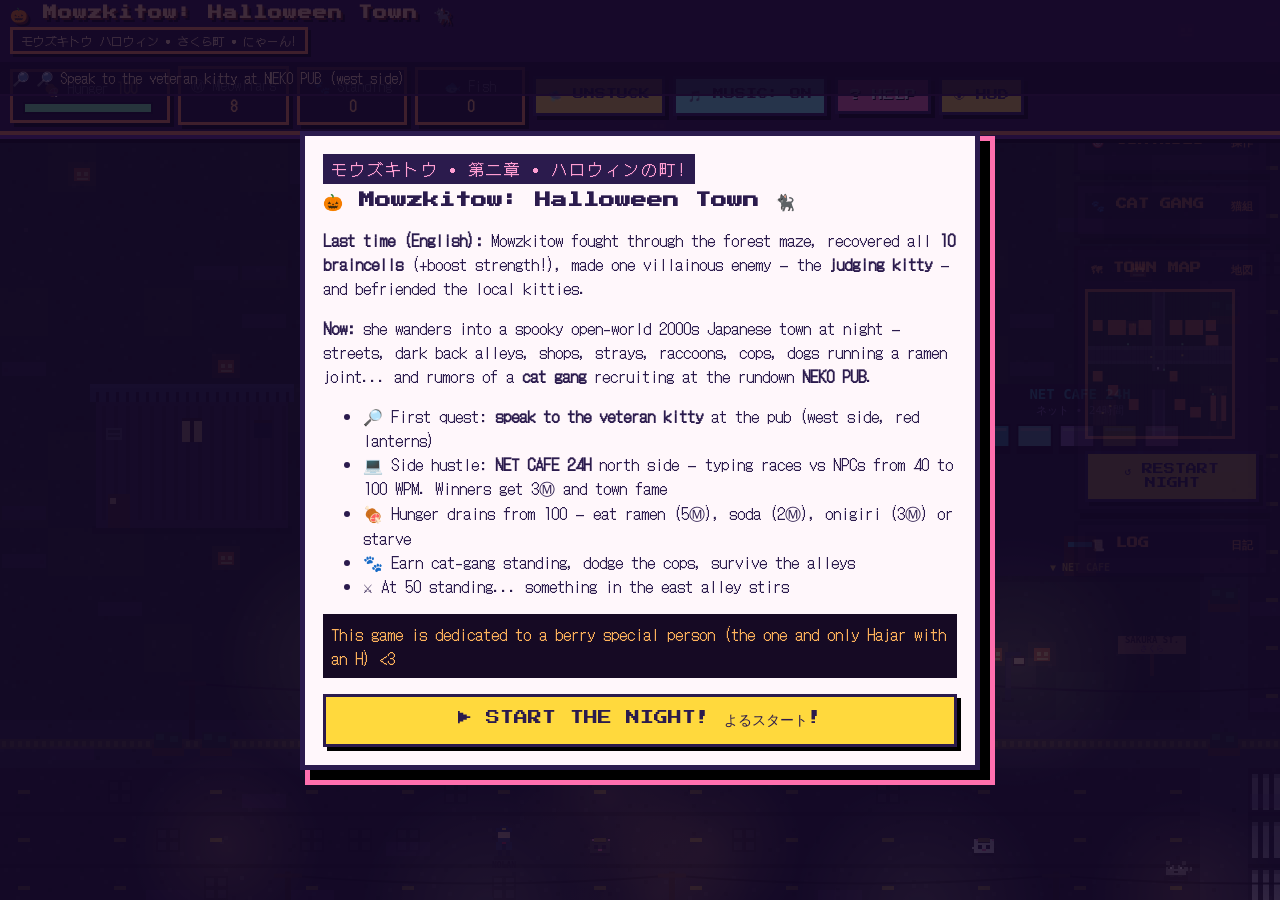
==== commit 91fc4a20: "fixes" ====
--- a/index.html
+++ b/index.html
@@ -36,7 +36,7 @@
     <canvas id="game" width="900" height="600"></canvas>
   </div>
   <div id="side">
-    <div class="panel">
+    <div class="panel collapsed">
       <h3>🎯 CONTROLS <span style="float:right">操作</span></h3>
       <ul>
         <li><b>Move:</b> WASD / Arrow keys (smooth run)</li>
@@ -45,7 +45,7 @@
         <li>Hunger drains always (pauses in menus). Eat or starve!</li>
       </ul>
     </div>
-    <div class="panel">
+    <div class="panel collapsed">
       <h3>🐾 CAT GANG <span style="float:right">猫組</span></h3>
       <ul>
         <li>Pet strays: <b>+2</b> (each cat, every 2 min)</li>
@@ -60,7 +60,7 @@
       <canvas id="minimap" width="220" height="220"></canvas>
       <button class="btn" id="btn-restart2" style="width:100%;margin-top:8px">↺ RESTART NIGHT</button>
     </div>
-    <div class="panel">
+    <div class="panel collapsed">
       <h3>📜 LOG <span style="float:right">日記</span></h3>
       <div id="log"><div>> Mowzkitow stumbles into Sakura Town... 🦇</div></div>
     </div>
@@ -81,7 +81,7 @@
       <li>🐾 Earn cat-gang standing, dodge the cops, survive the alleys</li>
       <li>⚔️ At 50 standing... something in the east alley stirs</li>
     </ul>
-    <p style="background:#160a24;color:#ffb35c;padding:8px">NOTE: Game text is in English. Japanese is decorative only. 日本語は飾りです 🎃</p>
+    <p style="background:#160a24;color:#ffb35c;padding:8px">This game is dedicated to a berry special person (the one and only Hajar with an H) &lt;3</p>
     <button class="btn" id="btn-start" style="width:100%;font-size:14px;padding:14px">▶ START THE NIGHT! よるスタート!</button>
   </div>
 </div>
--- a/style.css
+++ b/style.css
@@ -53,7 +53,13 @@
 #layout { position: fixed; inset: 0; z-index: 4; display: block; padding: 0; max-width: none; margin: 0; }
 #canvas-wrap { position: absolute; inset: 0; background: #06030f; border: none; box-shadow: none; }
 #game { display: block; width: 100%; height: 100%; background: #2c5b30; image-rendering: pixelated; image-rendering: crisp-edges; }
-#side { position: fixed; right: 10px; top: 118px; width: 248px; max-height: calc(100vh - 140px); overflow-y: auto; z-index: 6; display: flex; flex-direction: column; gap: 10px; }
+#side { position: fixed; right: 10px; top: 118px; width: 196px; max-height: calc(100vh - 140px); overflow-y: auto; z-index: 6; display: flex; flex-direction: column; gap: 8px; opacity: .5; transition: opacity .15s; }
+#side:hover { opacity: 1; }
+#side .panel { padding: 7px; font-size: 13px; }
+#side .panel h3 { cursor: pointer; user-select: none; }
+#side .panel.collapsed ul, #side .panel.collapsed p, #side .panel.collapsed #log, #side .panel.collapsed #minimap, #side .panel.collapsed .btn { display: none; }
+#side #minimap { width: 150px; }
+#side #log { height: 64px; font-size: 12px; }
 body.hud-hidden #side, body.hud-hidden #quest-strip { display: none; }
 header.topbar { position: fixed; top: 0; left: 0; right: 0; padding: 6px 10px; background: rgba(42,14,56,.93); }
 .title-block h1 { font-size: 14px; }
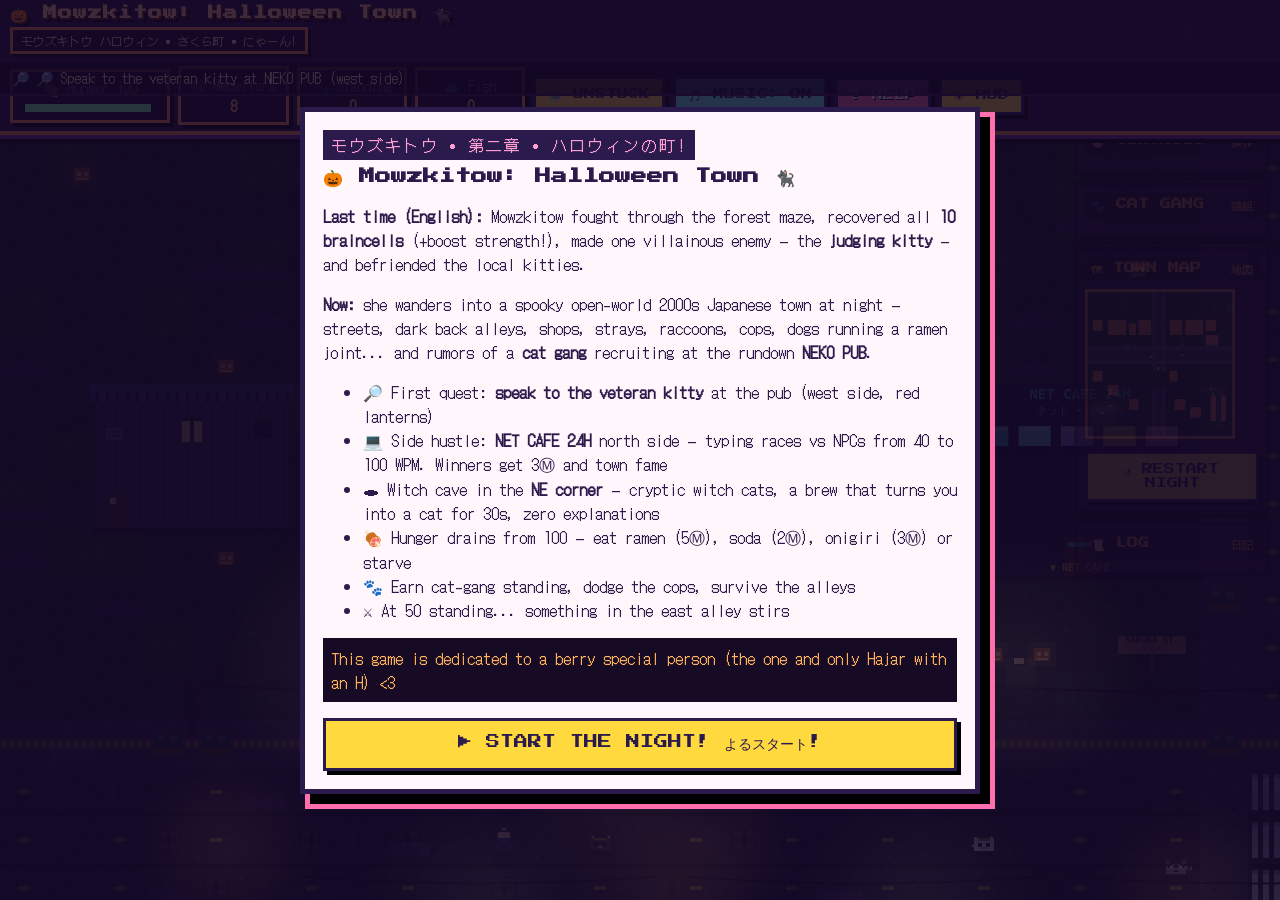
==== commit fc51d541: "Witch cave, charge-up fish toss, 3-fish quest, 50 standing, UI slimming" ====
--- a/index.html
+++ b/index.html
@@ -77,6 +77,7 @@
     <ul>
       <li>🔎 First quest: <b>speak to the veteran kitty</b> at the pub (west side, red lanterns)</li>
       <li>💻 Side hustle: <b>NET CAFE 24H</b> north side — typing races vs NPCs from 40 to 100 WPM. Winners get 3Ⓜ and town fame</li>
+      <li>🕳 Witch cave in the <b>NE corner</b> — cryptic witch cats, a brew that turns you into a cat for 30s, zero explanations</li>
       <li>🍖 Hunger drains from 100 — eat ramen (5Ⓜ), soda (2Ⓜ), onigiri (3Ⓜ) or starve</li>
       <li>🐾 Earn cat-gang standing, dodge the cops, survive the alleys</li>
       <li>⚔️ At 50 standing... something in the east alley stirs</li>
